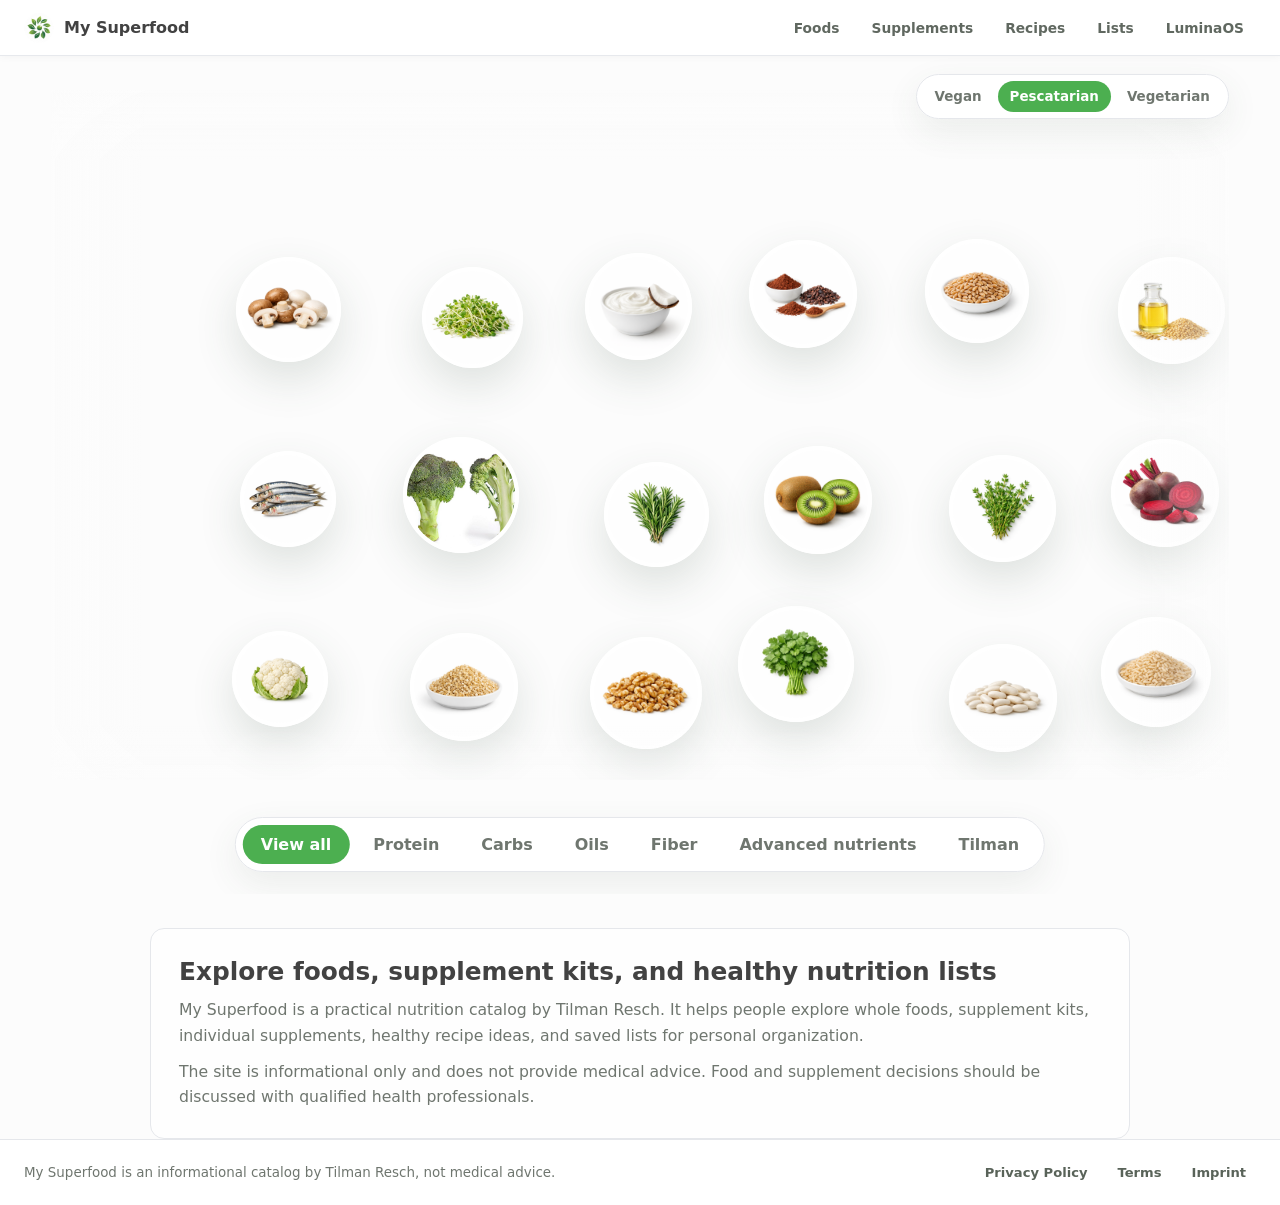
==== index.html @ fd2d6db7 "Update supplements timing and publish site polish" ====
<!doctype html>
<html lang="en">
  <head>
    <meta charset="utf-8">
    <meta name="viewport" content="width=device-width, initial-scale=1">
    <title>My Superfood | Food, Supplement, and Nutrition Catalog</title>
    <meta name="description" content="Explore a practical superfood, supplement kit, and healthy recipe catalog by Tilman Resch with saved nutrition lists and optional LuminaOS sync.">
    <meta name="robots" content="index, follow, max-image-preview:large, max-snippet:-1, max-video-preview:-1">
    <meta name="author" content="Tilman Resch">
    <meta name="theme-color" content="#4caf50">
    <link rel="canonical" href="https://my-superfood.com/">
    <meta property="og:site_name" content="My Superfood">
    <meta property="og:title" content="My Superfood | Food, Supplement, and Nutrition Catalog">
    <meta property="og:description" content="Explore a practical superfood, supplement kit, and healthy recipe catalog by Tilman Resch.">
    <meta property="og:url" content="https://my-superfood.com/">
    <meta property="og:type" content="website">
    <meta property="og:image" content="https://my-superfood.com/assets/images/my-superfood-icon-512.png">
    <meta property="og:image:alt" content="My Superfood leaf icon">
    <meta name="twitter:card" content="summary">
    <meta name="twitter:title" content="My Superfood | Food, Supplement, and Nutrition Catalog">
    <meta name="twitter:description" content="Explore superfoods, supplement kits, recipes, and saved nutrition lists.">
    <meta name="twitter:image" content="https://my-superfood.com/assets/images/my-superfood-icon-512.png">
    <link rel="icon" type="image/png" sizes="512x512" href="/assets/images/my-superfood-icon-512.png">
    <link rel="apple-touch-icon" sizes="180x180" href="/assets/images/my-superfood-icon.png">
    <link rel="stylesheet" href="styles.css">
    <script type="application/ld+json">
      {
        "@context": "https://schema.org",
        "@type": "WebSite",
        "name": "My Superfood",
        "url": "https://my-superfood.com/",
        "description": "A practical food, supplement kit, supplement, recipe, and saved-list catalog by Tilman Resch.",
        "inLanguage": "en",
        "publisher": {
          "@type": "Person",
          "name": "Tilman Resch",
          "url": "https://my-superfood.com/imprint"
        },
        "about": [
          "superfoods",
          "supplement kits",
          "nutrition lists",
          "healthy recipes",
          "informational nutrition catalog"
        ]
      }
    </script>
  </head>
  <body data-page="home">
    <header class="site-header">
      <a class="brand" href="/" aria-label="My Superfood home">
        <img class="brand-mark" src="/assets/images/my-superfood-icon.png" alt="" aria-hidden="true">
        <span>My Superfood</span>
      </a>
      <button class="menu-toggle" type="button" aria-label="Open menu" aria-expanded="false" aria-controls="primary-nav">
        <span></span>
        <span></span>
        <span></span>
      </button>
      <nav class="nav" id="primary-nav" aria-label="Primary navigation">
        <a href="/foods">Foods</a>
        <a href="/supplements">Supplements</a>
        <a href="/recipes">Recipes</a>
        <a href="/lists">Lists</a>
        <a href="/luminaos">LuminaOS</a>
      </nav>
    </header>

    <main class="app-shell">
      <section class="bubble-stage" aria-labelledby="stage-title">
        <div class="visually-hidden">
          <h1 id="stage-title">Explore superfoods</h1>
          <p>Click a food to see benefits, then add it to your list.</p>
        </div>

        <div class="diet-toggle" aria-label="Dietary mode">
          <button class="diet-toggle-button" type="button" data-diet="vegan">Vegan</button>
          <button class="diet-toggle-button active" type="button" data-diet="pescatarian">Pescatarian</button>
          <button class="diet-toggle-button" type="button" data-diet="vegetarian">Vegetarian</button>
        </div>

        <div class="food-orbit" id="food-orbit" aria-label="Interactive superfood explorer"></div>

        <article class="detail-card is-hidden" id="detail-card" aria-live="polite">
          <button class="icon-button close-detail" type="button" aria-label="Close detail">x</button>
          <img class="detail-image" id="detail-image" src="assets/images/real/broccoli.jpg" alt="Broccoli" draggable="false">
          <h2 id="detail-title">Broccoli</h2>
          <ul class="benefit-list" id="detail-benefits">
            <li>Fiber rich</li>
            <li>Vitamin C</li>
            <li>Supports gut health</li>
          </ul>
          <button class="button ghost" type="button" id="add-to-list">Add to list</button>
          <a class="button primary" id="open-detail" href="/foods#broccoli">Open detail</a>
          <p class="saved-note" id="saved-note" role="status"></p>
        </article>

        <div class="filter-bar" aria-label="Nutrition filters">
          <button class="filter-button active" type="button" data-filter="all">View all</button>
          <button class="filter-button" type="button" data-filter="protein">Protein</button>
          <button class="filter-button" type="button" data-filter="carbs">Carbs</button>
          <button class="filter-button" type="button" data-filter="oils">Oils</button>
          <button class="filter-button" type="button" data-filter="fiber">Fiber</button>
          <button class="filter-button" type="button" data-filter="advanced">Advanced nutrients</button>
          <button class="filter-button" type="button" data-filter="tilman">Tilman</button>
        </div>
      </section>
      <section class="seo-summary" aria-label="About My Superfood">
        <h2>Explore foods, supplement kits, and healthy nutrition lists</h2>
        <p>My Superfood is a practical nutrition catalog by Tilman Resch. It helps people explore whole foods, supplement kits, individual supplements, healthy recipe ideas, and saved lists for personal organization.</p>
        <p>The site is informational only and does not provide medical advice. Food and supplement decisions should be discussed with qualified health professionals.</p>
      </section>
    </main>

    <footer class="site-footer">
      <p>My Superfood is an informational catalog by Tilman Resch, not medical advice.</p>
      <nav aria-label="Legal links">
        <a href="/privacy">Privacy Policy</a>
        <a href="/terms">Terms</a>
        <a href="/imprint">Imprint</a>
      </nav>
    </footer>

    <script src="script.js"></script>
  </body>
</html>
---- styles.css ----
:root {
  color-scheme: light;
  --ink: #424242;
  --muted: #6f766f;
  --line: #e5e7eb;
  --paper: #fcfcfc;
  --surface: #ffffff;
  --leaf: #4caf50;
  --leaf-dark: #2f7d32;
  --mint: #edf8ee;
  --sun: #f4b84a;
  --clay: #c86f4b;
  --shadow: 0 16px 32px rgba(0, 0, 0, 0.1);
  --shadow-soft: 0 8px 16px rgba(0, 0, 0, 0.08);
  font-family: Inter, ui-sans-serif, system-ui, -apple-system, BlinkMacSystemFont, "Segoe UI", sans-serif;
}

* {
  box-sizing: border-box;
}

html {
  scroll-behavior: smooth;
}

body {
  margin: 0;
  background: var(--paper);
  color: var(--ink);
  display: flex;
  flex-direction: column;
  min-height: 100vh;
}

a {
  color: inherit;
  text-decoration: none;
}

button,
input,
select {
  font: inherit;
}

.site-header {
  align-items: center;
  background: rgba(255, 255, 255, 0.95);
  border-bottom: 1px solid rgba(229, 231, 235, 0.9);
  display: flex;
  gap: 24px;
  justify-content: space-between;
  min-height: 56px;
  padding: 9px max(18px, calc((100vw - 1280px) / 2 + 24px));
  position: sticky;
  top: 0;
  z-index: 60;
  backdrop-filter: blur(14px);
  box-shadow: 0 1px 8px rgba(0, 0, 0, 0.04);
}

.brand,
.nav,
.filter-bar,
.chip-row,
.lumina-actions {
  align-items: center;
  display: flex;
}

.brand {
  color: var(--ink);
  font-size: 1rem;
  font-weight: 850;
  gap: 10px;
  white-space: nowrap;
}

.brand-mark {
  border-radius: 50%;
  display: block;
  flex: 0 0 auto;
  height: 30px;
  object-fit: cover;
  width: 30px;
}

.nav {
  color: #606860;
  font-size: 0.86rem;
  font-weight: 700;
  gap: 8px;
}

.nav a {
  border-radius: 8px;
  padding: 9px 12px;
  transition: background 160ms ease, color 160ms ease;
}

.nav a.active,
.nav a:hover {
  background: var(--mint);
  color: var(--ink);
}

.menu-toggle {
  align-items: center;
  background: var(--surface);
  border: 1px solid var(--line);
  border-radius: 10px;
  box-shadow: none;
  cursor: pointer;
  display: none;
  flex: 0 0 auto;
  flex-direction: column;
  gap: 4px;
  height: 42px;
  justify-content: center;
  padding: 0;
  width: 42px;
}

.menu-toggle span {
  background: var(--ink);
  border-radius: 999px;
  display: block;
  height: 2px;
  transition: opacity 160ms ease, transform 160ms ease;
  width: 18px;
}

.site-header.menu-open .menu-toggle span:nth-child(1) {
  transform: translateY(6px) rotate(45deg);
}

.site-header.menu-open .menu-toggle span:nth-child(2) {
  opacity: 0;
}

.site-header.menu-open .menu-toggle span:nth-child(3) {
  transform: translateY(-6px) rotate(-45deg);
}

.app-shell {
  flex: 1;
  min-height: calc(100vh - 62px);
}

.page-shell {
  flex: 1;
}

.site-footer {
  align-items: center;
  background: rgba(255, 255, 255, 0.92);
  border-top: 1px solid var(--line);
  color: var(--muted);
  display: flex;
  flex-wrap: wrap;
  gap: 14px 24px;
  justify-content: space-between;
  padding: 18px max(18px, calc((100vw - 1280px) / 2 + 24px));
}

.site-footer p {
  font-size: 0.84rem;
  font-weight: 400;
  line-height: 1.45;
  margin: 0;
}

.site-footer nav {
  align-items: center;
  display: flex;
  flex-wrap: wrap;
  gap: 10px;
}

.site-footer a {
  border-radius: 999px;
  color: #596359;
  font-size: 0.82rem;
  font-weight: 750;
  padding: 7px 10px;
}

.site-footer a.active,
.site-footer a:hover {
  background: var(--mint);
  color: var(--leaf-dark);
}

.legal-page {
  max-width: 980px;
}

.legal-card {
  background: var(--surface);
  border: 1px solid var(--line);
  border-radius: 14px;
  box-shadow: var(--shadow-soft);
  color: var(--ink);
  line-height: 1.7;
  padding: clamp(22px, 4vw, 36px);
}

.legal-card + .legal-card {
  margin-top: 18px;
}

.legal-card h2 {
  color: var(--ink);
  font-size: 1.08rem;
  margin: 1.8rem 0 0.35rem;
}

.legal-card h2:first-child {
  margin-top: 0;
}

.legal-card p {
  color: var(--muted);
  margin: 0 0 0.95rem;
}

.legal-card a {
  color: var(--leaf-dark);
  font-weight: 800;
}

.legal-notice {
  background: #f4fbf5;
  border-color: #cce9d0;
}

.seo-summary {
  background: rgba(255, 255, 255, 0.82);
  border: 1px solid var(--line);
  border-radius: 14px;
  color: var(--muted);
  margin: 34px auto 0;
  max-width: 980px;
  padding: clamp(18px, 3vw, 28px);
}

.seo-summary h2 {
  color: var(--ink);
  font-size: clamp(1.15rem, 2vw, 1.55rem);
  line-height: 1.2;
  margin: 0 0 10px;
}

.seo-summary p {
  font-size: 0.98rem;
  line-height: 1.65;
  margin: 0;
}

.seo-summary p + p {
  margin-top: 10px;
}

.lumina-dashboard-shell {
  display: grid;
  gap: 22px;
  margin: 0 auto;
  max-width: 1280px;
  padding: 28px 24px 64px;
}

.dashboard-hero {
  align-items: stretch;
  display: grid;
  gap: 18px;
  grid-template-columns: minmax(0, 1.55fr) minmax(280px, 0.7fr);
}

.dashboard-hero > div,
.dashboard-status-card,
.dashboard-panel,
.metric-card {
  background: var(--surface);
  border: 1px solid var(--line);
  border-radius: 12px;
  box-shadow: var(--shadow-soft);
}

.dashboard-hero > div {
  padding: clamp(24px, 4vw, 46px);
}

.dashboard-hero h1 {
  color: var(--ink);
  font-size: clamp(2.35rem, 5vw, 4.6rem);
  line-height: 1;
  max-width: 760px;
}

.dashboard-hero p {
  color: var(--muted);
  font-size: 1.02rem;
  line-height: 1.65;
  max-width: 660px;
}

.hero-actions {
  display: flex;
  flex-wrap: wrap;
  gap: 12px;
  margin-top: 24px;
}

.hero-actions .button,
.panel-header .button {
  margin-bottom: 0;
  width: auto;
}

.dashboard-status-card {
  align-content: space-between;
  display: grid;
  padding: 20px;
}

.status-card-header,
.focus-card,
.panel-header {
  align-items: center;
  display: flex;
  gap: 12px;
}

.status-card-header {
  justify-content: flex-start;
}

.status-card-header strong,
.focus-card strong {
  color: var(--ink);
  display: block;
  font-weight: 900;
}

.status-card-header span:not(.nav-icon) {
  color: var(--muted);
  display: block;
  font-size: 0.88rem;
}

.nav-icon {
  align-items: center;
  background: var(--mint);
  border: 1px solid #d9ead9;
  border-radius: 8px;
  color: var(--leaf-dark);
  display: inline-flex;
  flex: 0 0 auto;
  font-size: 0.82rem;
  font-weight: 950;
  height: 34px;
  justify-content: center;
  width: 34px;
}

.status-check-list {
  display: grid;
  gap: 10px;
}

.status-check-list div {
  align-items: center;
  background: #f8faf8;
  border: 1px solid var(--line);
  border-radius: 8px;
  color: #536053;
  display: flex;
  font-size: 0.9rem;
  font-weight: 750;
  gap: 10px;
  padding: 10px 12px;
}

.status-check-list span {
  background: var(--leaf);
  border-radius: 999px;
  height: 9px;
  width: 9px;
}

.dashboard-stat-grid {
  display: grid;
  gap: 14px;
  grid-template-columns: repeat(3, minmax(0, 1fr));
}

.metric-card {
  min-height: 132px;
  padding: 18px;
}

.metric-card span {
  color: var(--muted);
  display: block;
  font-size: 0.8rem;
  font-weight: 850;
  margin-bottom: 8px;
  text-transform: uppercase;
}

.metric-card strong {
  color: var(--leaf-dark);
  display: block;
  font-size: 2.1rem;
  line-height: 1;
  margin-bottom: 10px;
}

.metric-card p {
  color: var(--muted);
  font-size: 0.9rem;
  line-height: 1.5;
  margin: 0;
}

.dashboard-workspace {
  align-items: start;
  display: grid;
  gap: 18px;
  grid-template-columns: minmax(0, 1.4fr) minmax(280px, 0.6fr);
}

.dashboard-panel {
  min-width: 0;
  padding: 18px;
}

.panel-header {
  justify-content: space-between;
  margin-bottom: 16px;
}

.panel-header h2 {
  color: var(--ink);
  font-size: 1.35rem;
  line-height: 1.2;
  margin: 0;
}

.compact-table-wrap {
  border: 0;
  border-radius: 0;
  box-shadow: none;
}

.dashboard-food-table {
  min-width: 760px;
}

.focus-stack {
  display: grid;
  gap: 12px;
}

.focus-card {
  background: #f8faf8;
  border: 1px solid var(--line);
  border-radius: 10px;
  padding: 14px;
}

.focus-card p {
  color: var(--muted);
  font-size: 0.9rem;
  line-height: 1.45;
  margin: 3px 0 0;
}

.bubble-stage {
  min-height: calc(100vh - 62px);
  overflow: hidden;
  padding: clamp(18px, 3vw, 34px) clamp(18px, 4vw, 64px) 80px;
  position: relative;
}

.food-orbit {
  cursor: grab;
  height: min(690px, calc(100vh - 145px));
  min-height: 560px;
  overflow: hidden;
  position: relative;
  touch-action: none;
  user-select: none;
}

.food-orbit::before {
  background:
    linear-gradient(90deg, rgba(252, 252, 252, 0.52), rgba(252, 252, 252, 0) 8%, rgba(252, 252, 252, 0) 92%, rgba(252, 252, 252, 0.52)),
    linear-gradient(180deg, rgba(252, 252, 252, 0.5), rgba(252, 252, 252, 0) 10%, rgba(252, 252, 252, 0) 92%, rgba(252, 252, 252, 0.34));
  content: "";
  inset: 0;
  pointer-events: none;
  position: absolute;
  z-index: 9;
}

.food-orbit.is-panning {
  cursor: grabbing;
}

.diet-toggle {
  align-items: center;
  background: rgba(255, 255, 255, 0.92);
  border: 1px solid var(--line);
  border-radius: 999px;
  box-shadow: 0 12px 34px rgba(65, 86, 70, 0.09);
  display: inline-flex;
  gap: 4px;
  padding: 6px;
  position: absolute;
  right: clamp(18px, 4vw, 64px);
  top: 18px;
  z-index: 15;
}

.diet-toggle-button {
  background: transparent;
  border: 0;
  border-radius: 999px;
  color: var(--muted);
  cursor: pointer;
  font-size: 0.84rem;
  font-weight: 800;
  padding: 8px 12px;
  white-space: nowrap;
}

.diet-toggle-button:hover {
  transform: translateY(-1px);
}

.diet-toggle-button.active {
  background: var(--leaf);
  color: white;
}

.food-cloud {
  left: 0;
  position: absolute;
  top: 0;
  transform: translate3d(0, 0, 0);
  transition: transform 140ms ease-out;
  will-change: transform;
}

.food-orbit.is-panning .food-cloud {
  transition: none;
}

.food-bubble {
  --size: var(--bubble-size, 108px);
  --delay: 0s;
  --float: 11px;
  align-items: center;
  background: rgba(255, 255, 255, 0.95);
  border: 1px solid rgba(255, 255, 255, 0.96);
  border-radius: 50%;
  box-shadow: 0 18px 44px rgba(65, 86, 70, 0.16);
  cursor: pointer;
  display: inline-flex;
  height: var(--size);
  justify-content: center;
  left: var(--bubble-x, 0);
  padding: 3px;
  position: absolute;
  top: var(--bubble-y, 0);
  transform: scale(1);
  transition: transform 210ms ease, opacity 210ms ease, filter 210ms ease, box-shadow 210ms ease, translate 210ms ease;
  width: var(--size);
  animation: bubble-float 6.8s ease-in-out infinite;
  animation-delay: var(--delay);
  will-change: transform, translate;
}

.food-bubble img {
  border-radius: 50%;
  display: block;
  height: 100%;
  object-fit: cover;
  width: 100%;
}

.food-bubble:hover,
.food-bubble:focus-visible {
  animation-play-state: paused;
  box-shadow: 0 24px 58px rgba(37, 70, 42, 0.22);
  filter: saturate(1.12) contrast(1.03);
  transform: scale(1.16);
  z-index: 8;
}

.food-bubble.is-featured {
  border-color: rgba(47, 125, 50, 0.55);
  box-shadow: 0 22px 54px rgba(47, 125, 50, 0.22);
}

.bubble-label {
  align-items: center;
  background: rgba(255, 255, 255, 0.82);
  border: 1px solid rgba(255, 255, 255, 0.86);
  border-radius: 999px;
  bottom: -42px;
  box-shadow: 0 8px 18px rgba(31, 47, 34, 0.12);
  color: var(--ink);
  backdrop-filter: blur(10px);
  display: none;
  flex-direction: column;
  font-weight: 800;
  left: 50%;
  padding: 5px 11px;
  position: absolute;
  transform: translateX(-50%);
  transition: background 160ms ease, border-color 160ms ease, color 160ms ease, transform 160ms ease;
  white-space: nowrap;
}

.food-bubble:hover .bubble-label,
.food-bubble:focus-visible .bubble-label,
.is-selected .bubble-label {
  display: flex;
}

.food-bubble:hover .bubble-label,
.food-bubble:focus-visible .bubble-label {
  background: rgba(255, 255, 255, 0.94);
  border-color: rgba(47, 125, 50, 0.24);
  color: var(--leaf-dark);
  transform: translateX(-50%) translateY(-2px);
}

.food-bubble:active .bubble-label {
  transform: translateX(-50%) translateY(0);
}

.detail-card {
  background: rgba(255, 255, 255, 0.95);
  border: 1px solid rgba(226, 233, 225, 0.95);
  border-radius: 8px;
  box-shadow: var(--shadow);
  cursor: grab;
  padding: 20px;
  pointer-events: none;
  position: absolute;
  right: clamp(18px, 4vw, 80px);
  top: 128px;
  width: min(300px, calc(100vw - 36px));
  z-index: 12;
  animation: detail-in 240ms ease both;
}

.detail-card a,
.detail-card button {
  pointer-events: auto;
}

.detail-card.is-dragging {
  cursor: grabbing;
  user-select: none;
}

.detail-card.is-hidden {
  display: none;
}

.detail-card h2 {
  font-size: 1.1rem;
  margin: 0 28px 16px 0;
}

.detail-image {
  aspect-ratio: 1.35;
  border-radius: 8px;
  display: block;
  margin-bottom: 16px;
  object-fit: cover;
  pointer-events: none;
  user-select: none;
  -webkit-user-drag: none;
  width: 100%;
}

.close-detail {
  position: absolute;
  right: 12px;
  top: 12px;
}

.icon-button {
  background: transparent;
  border: 0;
  color: var(--muted);
  cursor: pointer;
}

.benefit-list {
  display: grid;
  gap: 10px;
  list-style: none;
  margin: 0 0 16px;
  padding: 0;
}

.benefit-list li {
  align-items: center;
  color: var(--muted);
  display: flex;
  font-size: 0.9rem;
  gap: 10px;
}

.benefit-list li::before {
  align-items: center;
  background: var(--mint);
  border: 1px solid #d8ead8;
  border-radius: 50%;
  color: var(--leaf);
  content: "+";
  display: inline-flex;
  font-size: 0.78rem;
  font-weight: 900;
  height: 22px;
  justify-content: center;
  width: 22px;
}

.button {
  align-items: center;
  border: 1px solid transparent;
  border-radius: 8px;
  cursor: pointer;
  display: inline-flex;
  font-weight: 800;
  justify-content: center;
  min-height: 42px;
  padding: 10px 16px;
}

.button.primary {
  background: var(--leaf);
  color: white;
  width: 100%;
}

.button.primary:hover,
.button.ghost:hover,
.filter-button:hover {
  transform: translateY(-1px);
}

.button.ghost {
  background: white;
  border-color: var(--line);
  color: var(--ink);
  margin-bottom: 9px;
  width: 100%;
}

.saved-note {
  color: var(--leaf-dark);
  font-size: 0.85rem;
  font-weight: 700;
  margin: 10px 0 0;
  min-height: 1.1em;
}

.filter-bar {
  background: rgba(255, 255, 255, 0.92);
  border: 1px solid var(--line);
  border-radius: 999px;
  bottom: 22px;
  box-shadow: 0 12px 34px rgba(65, 86, 70, 0.09);
  gap: 6px;
  left: 50%;
  padding: 7px;
  position: absolute;
  transform: translateX(-50%);
  z-index: 14;
}

.filter-button,
.chip {
  background: transparent;
  border: 0;
  border-radius: 999px;
  color: var(--muted);
  cursor: pointer;
  font-weight: 800;
  padding: 10px 18px;
  white-space: nowrap;
}

.filter-button.active,
.chip.active {
  background: var(--leaf);
  color: white;
}

.page-shell {
  margin: 0 auto;
  max-width: 1280px;
  padding: 34px 24px 72px;
}

.page-shell.legal-page {
  max-width: 980px;
}

.page-heading {
  margin-bottom: 34px;
  max-width: 820px;
}

.page-heading-card {
  background: var(--surface);
  border: 1px solid var(--line);
  border-radius: 14px;
  box-shadow: var(--shadow-soft);
  max-width: 100%;
  padding: clamp(22px, 4vw, 34px);
}

.page-heading h1 {
  color: var(--ink);
  font-size: clamp(1.8rem, 3vw, 2.75rem);
  font-weight: 820;
  line-height: 1.08;
}

.page-heading-card h1 {
  margin-bottom: 0;
}

.page-heading-card p {
  font-size: 1.02rem;
  margin-bottom: 0;
  max-width: 840px;
}

.eyebrow {
  color: var(--leaf);
  font-size: 0.78rem;
  font-weight: 900;
  letter-spacing: 0.08em;
  margin: 0 0 12px;
  text-transform: uppercase;
}

h1,
h2,
h3,
p {
  margin-top: 0;
}

h1 {
  font-size: clamp(2.3rem, 5vw, 5.2rem);
  line-height: 0.98;
  margin-bottom: 18px;
}

h2 {
  font-size: clamp(1.8rem, 3.2vw, 3.4rem);
  line-height: 1.03;
}

.page-heading p,
.recipe-feature p,
.lumina-panel p,
.catalog-card p {
  color: var(--muted);
  line-height: 1.65;
}

.catalog-grid {
  display: grid;
  gap: 18px;
  grid-template-columns: repeat(4, minmax(0, 1fr));
}

.catalog-card {
  background: var(--surface);
  border: 1px solid var(--line);
  border-radius: 8px;
  box-shadow: 0 14px 38px rgba(65, 86, 70, 0.08);
  min-height: 280px;
  padding: 18px;
  transition: box-shadow 180ms ease, transform 180ms ease;
}

.catalog-card:hover {
  box-shadow: 0 20px 52px rgba(65, 86, 70, 0.13);
  transform: translateY(-3px);
}

.catalog-card img {
  aspect-ratio: 1;
  border-radius: 8px;
  display: block;
  margin-bottom: 16px;
  object-fit: cover;
  width: 100%;
}

.tag-row,
.chip-row {
  display: flex;
  flex-wrap: wrap;
  gap: 8px;
}

.tag {
  background: var(--mint);
  border: 1px solid #d8ead8;
  border-radius: 999px;
  color: var(--leaf-dark);
  display: inline-flex;
  font-size: 0.78rem;
  font-weight: 850;
  padding: 7px 10px;
}

.catalog-card .tag-row {
  gap: 6px;
}

.catalog-card .tag {
  font-size: 0.68rem;
  padding: 4px 8px;
}

.catalog-card .button {
  margin: 16px 0 0;
  width: 100%;
}

.catalog-table .tag {
  font-size: 0.68rem;
  padding: 4px 8px;
}

.supplement-grid .catalog-card {
  min-height: 360px;
}

.supplement-browser {
  display: grid;
  gap: 18px;
}

.protocol-card {
  align-items: start;
  background: linear-gradient(135deg, rgba(255, 255, 255, 0.98), rgba(237, 248, 238, 0.72));
  border: 1px solid var(--line);
  border-radius: 14px;
  box-shadow: var(--shadow-soft);
  display: grid;
  gap: 22px;
  grid-template-columns: minmax(280px, 0.65fr) minmax(0, 1.35fr);
  margin-bottom: 22px;
  padding: clamp(20px, 3.4vw, 30px);
}

.protocol-profile {
  align-items: center;
  display: flex;
  gap: 16px;
}

.protocol-profile img {
  aspect-ratio: 1;
  border: 2px solid white;
  border-radius: 50%;
  box-shadow: 0 10px 24px rgba(31, 47, 34, 0.14);
  object-fit: cover;
  width: 86px;
}

.protocol-profile h2 {
  color: var(--ink);
  font-size: clamp(1.25rem, 2vw, 1.8rem);
  line-height: 1.08;
  margin: 0;
}

.protocol-content {
  display: grid;
  gap: 14px;
}

.protocol-content p {
  color: var(--muted);
  line-height: 1.58;
  margin: 0;
  max-width: 760px;
}

.protocol-stack {
  display: flex;
  flex-wrap: wrap;
  gap: 8px;
}

.protocol-timing-filter {
  align-items: center;
  display: inline-flex;
  flex-wrap: wrap;
  gap: 4px;
}

.protocol-timing-filter button {
  background: rgba(255, 255, 255, 0.82);
  border: 1px solid #dceadd;
  border-radius: 999px;
  color: var(--muted);
  cursor: pointer;
  font-size: 0.72rem;
  font-weight: 850;
  min-height: 28px;
  padding: 5px 10px;
}

.protocol-timing-filter button.active {
  background: var(--leaf-dark);
  border-color: var(--leaf-dark);
  color: white;
}

.protocol-stack button {
  background: var(--surface);
  border: 1px solid #dceadd;
  border-radius: 999px;
  color: var(--leaf-dark);
  cursor: pointer;
  font-size: 0.78rem;
  font-weight: 850;
  padding: 6px 10px;
}

.protocol-stack button:hover,
.protocol-stack button:focus-visible {
  background: #edf8ee;
  border-color: rgba(47, 125, 50, 0.32);
  transform: translateY(-1px);
}

.protocol-stack button.protocol-muted {
  background: #f4f5f3;
  border-color: #e4e7e3;
  color: #8b958c;
  opacity: 0.54;
}

.saved-list-browser {
  display: grid;
  gap: 18px;
}

.list-summary-grid {
  margin-bottom: 22px;
}

.table-toolbar {
  align-items: center;
  display: flex;
  gap: 16px;
  justify-content: space-between;
}

.supplement-browser .table-toolbar {
  align-items: center;
  background: var(--surface);
  border: 1px solid var(--line);
  border-radius: 12px;
  box-shadow: var(--shadow-soft);
  padding: 8px;
}

.tab-list,
.category-filter-row {
  display: flex;
  flex-wrap: wrap;
  gap: 8px;
}

.supplement-browser .tab-list {
  flex: 0 0 auto;
}

.supplement-browser .category-filter-row {
  justify-content: flex-end;
  margin-left: auto;
}

.supplement-browser .category-filter-row .filter-button {
  font-size: 0.76rem;
  min-height: 32px;
  padding: 7px 10px;
}

.tab-button {
  background: white;
  border: 1px solid var(--line);
  border-radius: 8px;
  color: var(--muted);
  cursor: pointer;
  font-weight: 850;
  min-height: 42px;
  padding: 10px 16px;
}

.tab-button.active {
  background: var(--leaf-dark);
  border-color: var(--leaf-dark);
  color: white;
}

.tab-button span {
  background: rgba(63, 143, 79, 0.12);
  border-radius: 999px;
  color: var(--leaf-dark);
  display: inline-flex;
  font-size: 0.75rem;
  justify-content: center;
  margin-left: 8px;
  min-width: 22px;
  padding: 2px 7px;
}

.tab-button.active span {
  background: rgba(255, 255, 255, 0.18);
  color: white;
}

.status-note {
  color: var(--muted);
  font-size: 0.88rem;
  font-weight: 750;
}

.category-filter-row {
  background: transparent;
  border: 0;
  border-radius: 0;
  padding: 0;
}

.table-wrap {
  background: white;
  border: 1px solid var(--line);
  border-radius: 12px;
  box-shadow: var(--shadow-soft);
  overflow-x: auto;
}

.catalog-table {
  border-collapse: collapse;
  min-width: 980px;
  width: 100%;
}

.catalog-table:has(.empty-table-cell) {
  min-width: 0;
}

.catalog-table th,
.catalog-table td {
  border-bottom: 1px solid var(--line);
  padding: 15px;
  text-align: left;
  vertical-align: top;
}

.catalog-table th {
  background: #f5f8f1;
  color: #49584f;
  font-size: 0.76rem;
  letter-spacing: 0.08em;
  text-transform: uppercase;
}

.catalog-table td {
  color: #46534b;
  font-size: 0.9rem;
  line-height: 1.45;
}

.catalog-table td strong {
  color: var(--ink);
  display: block;
  font-size: 0.95rem;
  margin-bottom: 5px;
}

.catalog-table td > span:not(.tag):not(.source-status) {
  color: var(--muted);
  display: block;
  font-size: 0.8rem;
}

.catalog-name-cell {
  display: grid;
  gap: 5px;
  min-width: 180px;
}

.catalog-name-cell > span {
  color: var(--muted);
  display: block;
  font-size: 0.8rem;
}

.timing-row {
  align-items: center;
  display: flex;
  flex-wrap: wrap;
  gap: 5px;
  margin-top: 3px;
  position: relative;
}

.timing-chip,
.timing-avoid {
  align-items: center;
  border-radius: 999px;
  cursor: help;
  display: inline-flex;
  position: relative;
}

.timing-chip {
  background: #fbf8ef;
  border: 1px solid #eadfbf;
  height: 24px;
  justify-content: center;
  width: 24px;
}

.timing-daytime {
  background: #fff8de;
  border-color: #ead787;
}

.timing-evening {
  background: #f1f4f7;
  border-color: #dce2e8;
}

.timing-icon {
  display: inline-block;
  height: 12px;
  position: relative;
  width: 12px;
}

.timing-icon-morning::before {
  background: #f0b34b;
  border-radius: 12px 12px 0 0;
  bottom: 4px;
  content: "";
  height: 6px;
  left: 1px;
  position: absolute;
  width: 10px;
}

.timing-icon-morning::after {
  background: #4f7f53;
  bottom: 3px;
  content: "";
  height: 2px;
  left: 0;
  position: absolute;
  width: 12px;
}

.timing-icon-daytime {
  background: #f4c64e;
  border-radius: 50%;
  box-shadow: 0 -5px 0 -4px #f4c64e, 0 5px 0 -4px #f4c64e, 5px 0 0 -4px #f4c64e, -5px 0 0 -4px #f4c64e;
}

.timing-icon-evening {
  border-radius: 50%;
  box-shadow: -4px 0 0 0 #56626f;
  transform: translateX(4px);
}

.timing-avoid,
.timing-review,
.shop-link {
  border-radius: 999px;
  font-size: 0.68rem;
  font-weight: 850;
  line-height: 1.15;
}

.timing-avoid {
  background: #f7faf7;
  border: 1px solid #e3e9e3;
  color: #68736a;
  padding: 5px 7px;
}

.timing-review {
  background: #f7faf7;
  border: 1px solid #e2e7e1;
  color: #788178;
  cursor: help;
  display: inline-flex;
  padding: 5px 7px;
}

.timing-tooltip {
  background: rgba(35, 45, 39, 0.95);
  border-radius: 8px;
  bottom: calc(100% + 8px);
  color: white;
  font-size: 0.72rem;
  font-weight: 750;
  left: 0;
  line-height: 1.35;
  max-width: min(260px, 72vw);
  opacity: 0;
  padding: 9px 10px;
  pointer-events: none;
  position: absolute;
  transform: translateY(4px);
  transition: opacity 160ms ease, transform 160ms ease;
  width: max-content;
  z-index: 20;
}

.timing-chip:hover .timing-tooltip,
.timing-chip:focus-visible .timing-tooltip,
.timing-avoid:hover .timing-tooltip,
.timing-avoid:focus-visible .timing-tooltip {
  opacity: 1;
  transform: translateY(0);
}

.shop-link {
  background: #f4faf4;
  border: 1px solid #d8ead9;
  color: var(--leaf-dark);
  display: inline-flex;
  justify-self: start;
  margin-top: 1px;
  padding: 5px 8px;
}

.shop-link:hover,
.shop-link:focus-visible {
  background: var(--leaf-dark);
  color: white;
}

.catalog-table tr {
  scroll-margin-top: 92px;
}

.ingredient-link-list {
  display: grid;
  gap: 7px;
  min-width: 210px;
}

.ingredient-entity-link,
.ingredient-show-more {
  background: transparent;
  border: 0;
  color: inherit;
  cursor: pointer;
  padding: 0;
  text-align: left;
}

.ingredient-entity-link {
  align-items: baseline;
  display: grid;
  gap: 2px;
  grid-template-columns: minmax(0, 1fr) auto;
  line-height: 1.25;
}

.ingredient-entity-link span {
  color: var(--ink);
  font-size: 0.9rem;
  font-weight: 800;
}

.ingredient-entity-link small {
  color: var(--muted);
  font-size: 0.78rem;
  white-space: nowrap;
}

.ingredient-entity-link:hover span,
.ingredient-entity-link:focus-visible span {
  color: var(--leaf-dark);
  text-decoration: underline;
  text-underline-offset: 3px;
}

.ingredient-show-more {
  color: var(--leaf-dark);
  font-size: 0.82rem;
  font-weight: 850;
  margin-top: 2px;
}

.row-highlight {
  animation: row-flash 2.2s ease-out;
  background: rgba(76, 175, 80, 0.1);
}

.amount-source-cell {
  display: grid;
  gap: 7px;
  min-width: 190px;
}

.amount-main {
  align-items: center;
  display: flex;
  gap: 7px;
}

.amount-main strong {
  color: var(--ink);
  font-size: 0.95rem;
  margin: 0;
}

.amount-info {
  align-items: center;
  background: var(--mint);
  border: 1px solid #d4e9d6;
  border-radius: 999px;
  color: var(--leaf-dark);
  cursor: help;
  display: inline-flex;
  font-size: 0.68rem;
  font-weight: 950;
  height: 17px;
  justify-content: center;
  line-height: 1;
  padding: 0;
  width: 17px;
}

.amount-sources {
  display: flex;
  flex-wrap: wrap;
  gap: 5px;
}

.amount-sources a {
  background: #f7faf7;
  border: 1px solid var(--line);
  border-radius: 999px;
  color: var(--muted);
  font-size: 0.68rem;
  font-weight: 800;
  line-height: 1.15;
  padding: 4px 7px;
}

.amount-sources a:hover,
.amount-sources a:focus-visible {
  border-color: #b9dcbc;
  color: var(--leaf-dark);
}

@keyframes row-flash {
  0% {
    background: rgba(76, 175, 80, 0.22);
  }

  100% {
    background: rgba(76, 175, 80, 0.1);
  }
}

.source-status {
  border-radius: 999px;
  display: inline-flex;
  font-size: 0.76rem;
  font-weight: 900;
  padding: 7px 10px;
  text-transform: capitalize;
}

.source-status-package_verified {
  background: var(--mint);
  color: var(--leaf-dark);
}

.source-status-website_sourced {
  background: #eef4fb;
  color: #315f82;
}

.source-status-needs_review {
  background: #fff2de;
  color: #8a5520;
}

.table-action {
  margin: 0;
  min-width: 82px;
  width: auto;
}

.saved-list-table {
  min-width: 900px;
}

.list-item-cell {
  align-items: center;
  display: grid;
  gap: 12px;
  grid-template-columns: 52px minmax(0, 1fr);
}

.list-item-cell img {
  aspect-ratio: 1;
  background: var(--mint);
  border: 1px solid var(--line);
  border-radius: 8px;
  display: block;
  object-fit: cover;
  width: 52px;
}

.empty-table-cell {
  color: var(--muted);
  font-weight: 750;
  padding: 28px;
}

.recipe-feature {
  align-items: center;
  background: white;
  border: 1px solid var(--line);
  border-radius: 8px;
  display: grid;
  gap: clamp(26px, 5vw, 64px);
  grid-template-columns: minmax(280px, 0.9fr) minmax(0, 1.1fr);
  padding: clamp(18px, 4vw, 40px);
}

.recipe-gallery > img {
  border-radius: 8px;
  box-shadow: var(--shadow);
  width: 100%;
}

.gallery-strip {
  display: grid;
  gap: 12px;
  grid-template-columns: repeat(3, 1fr);
  margin-top: 12px;
}

.gallery-strip img {
  aspect-ratio: 1;
  background: white;
  border: 1px solid var(--line);
  border-radius: 8px;
  padding: 8px;
  width: 100%;
  object-fit: cover;
}

.lumina-panel {
  background: linear-gradient(135deg, rgba(255, 255, 255, 0.98), rgba(239, 247, 238, 0.98));
  border: 1px solid var(--line);
  border-radius: 8px;
  box-shadow: var(--shadow);
  max-width: 980px;
  padding: clamp(28px, 6vw, 72px);
}

.lumina-logo {
  display: block;
  height: 82px;
  margin-bottom: 28px;
  width: 82px;
}

.lumina-actions {
  flex-wrap: wrap;
  gap: 12px;
  margin-top: 28px;
}

.lumina-actions .button {
  width: auto;
}

.account-sync-panel {
  background: white;
  border: 1px solid var(--line);
  border-radius: 8px;
  margin-top: 22px;
  max-width: 620px;
  padding: 16px;
}

.account-sync-panel p {
  color: var(--muted);
  line-height: 1.5;
  margin: 0;
}

.account-sync-panel .lumina-actions {
  margin-top: 14px;
}

.empty-state {
  background: white;
  border: 1px dashed #c9d8ca;
  border-radius: 8px;
  color: var(--muted);
  grid-column: 1 / -1;
  padding: 28px;
}

.visually-hidden {
  clip: rect(0 0 0 0);
  clip-path: inset(50%);
  height: 1px;
  overflow: hidden;
  position: absolute;
  white-space: nowrap;
  width: 1px;
}

@keyframes bubble-float {
  0%,
  100% {
    translate: -50% -50%;
  }

  50% {
    translate: -50% calc(-50% - var(--float));
  }
}

@keyframes detail-in {
  from {
    opacity: 0;
    transform: translateY(8px) scale(0.98);
  }

  to {
    opacity: 1;
    transform: translateY(0) scale(1);
  }
}

@media (max-width: 1080px) {
  .dashboard-hero,
  .dashboard-workspace,
  .protocol-card {
    grid-template-columns: 1fr;
  }

  .protocol-timing-filter {
    width: 100%;
  }

  .dashboard-stat-grid {
    grid-template-columns: repeat(3, minmax(0, 1fr));
  }

  .catalog-grid {
    grid-template-columns: repeat(3, minmax(0, 1fr));
  }

  .detail-card {
    right: 18px;
    top: auto;
    bottom: 92px;
  }
}

@media (max-width: 780px) {
  .site-header {
    align-items: center;
    flex-direction: row;
    flex-wrap: wrap;
    padding: 12px 18px;
  }

  .menu-toggle {
    display: inline-flex;
    margin-left: auto;
  }

  .nav {
    align-items: stretch;
    display: none;
    flex: 1 1 100%;
    flex-direction: column;
    gap: 6px;
    padding-top: 10px;
  }

  .site-header.menu-open .nav {
    display: flex;
  }

  .nav a {
    border-radius: 10px;
    padding: 12px 14px;
    width: 100%;
  }

  .lumina-dashboard-shell,
  .page-shell {
    padding-left: 18px;
    padding-right: 18px;
  }

  .dashboard-stat-grid {
    grid-template-columns: 1fr;
  }

  .dashboard-hero h1 {
    font-size: 2.55rem;
  }

  .bubble-stage {
    padding-bottom: 180px;
    padding-top: 68px;
  }

  .diet-toggle {
    border-radius: 8px;
    left: 18px;
    justify-content: center;
    right: 18px;
    top: 14px;
  }

  .food-orbit {
    height: calc(100vh - 220px);
    min-height: 420px;
    overflow: hidden;
    touch-action: none;
  }

  .food-cloud {
    position: absolute;
  }

  .food-bubble {
    animation: none;
  }

  .food-bubble:hover,
  .food-bubble:focus-visible {
    transform: scale(1.04);
  }

  .bubble-label {
    display: none;
  }

  .detail-card {
    bottom: 92px;
    cursor: auto;
    left: 18px;
    position: fixed;
    right: 18px;
    top: auto;
    width: auto;
  }

  .filter-bar {
    border-radius: 8px;
    bottom: 16px;
    flex-wrap: wrap;
    justify-content: center;
    width: calc(100% - 36px);
  }

  .table-toolbar {
    align-items: flex-start;
    flex-direction: column;
  }

  .category-filter-row .filter-button {
    flex: 1 1 auto;
  }

  .catalog-grid,
  .recipe-feature {
    grid-template-columns: 1fr;
  }
}

@media (max-width: 520px) {
  .food-orbit {
    grid-template-columns: repeat(2, minmax(0, 1fr));
  }

  .catalog-grid {
    grid-template-columns: 1fr;
  }

  h1 {
    font-size: 2.45rem;
  }
}
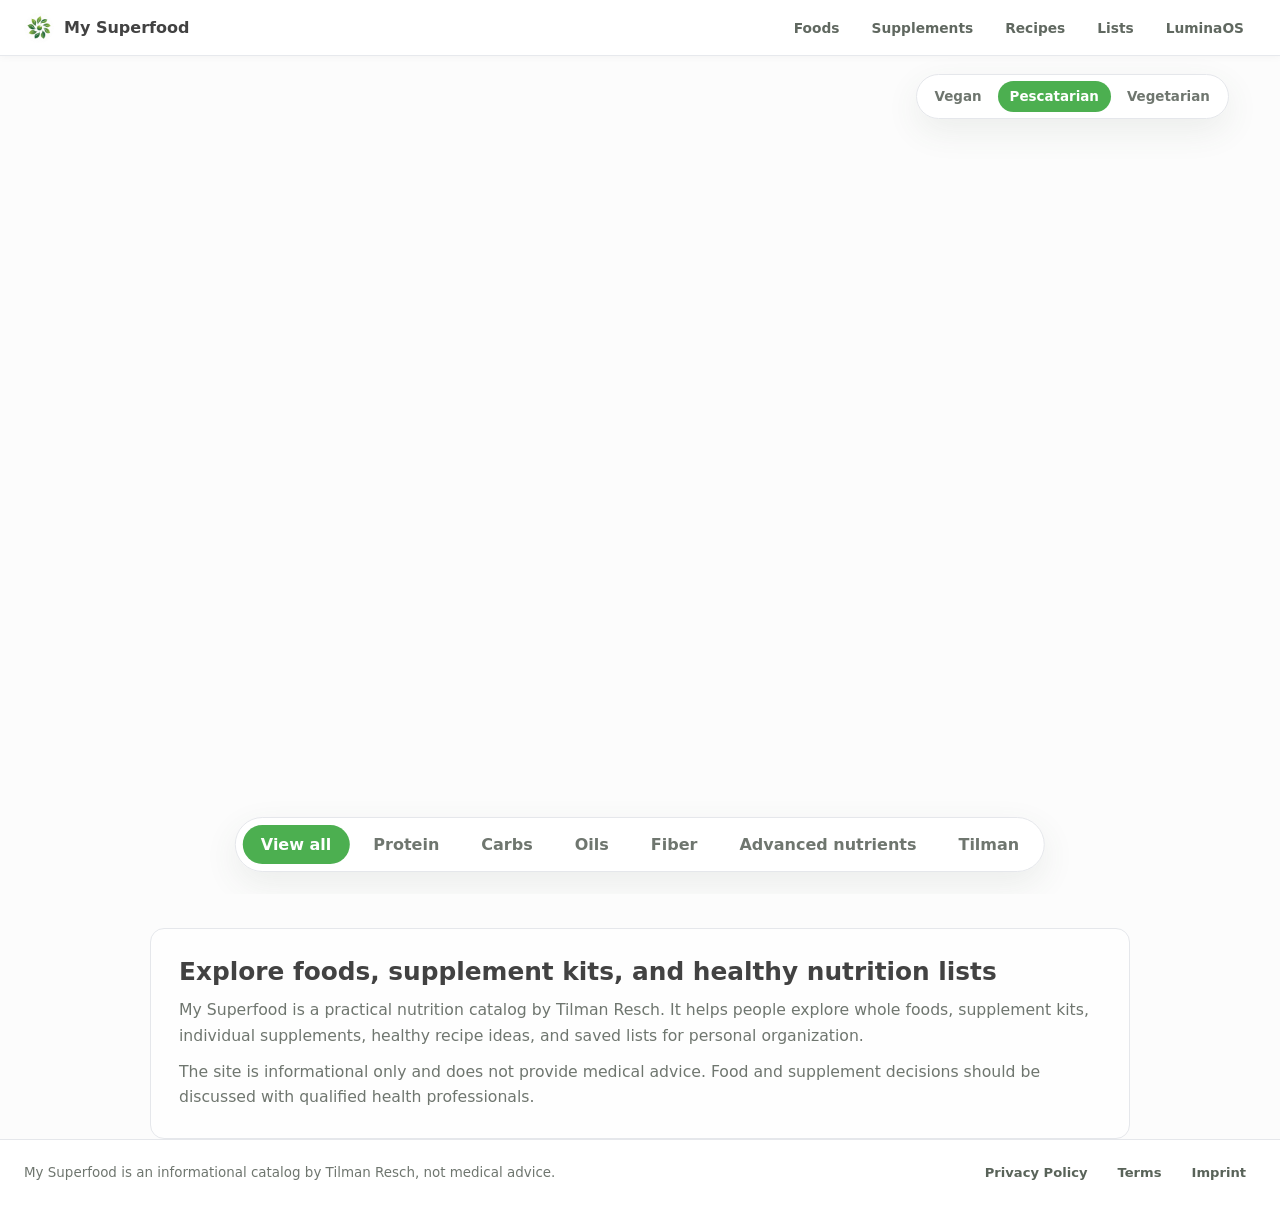
==== commit 0471dcf7: "Refactor frontend data modules and cache catalog" ====
--- a/index.html
+++ b/index.html
@@ -121,6 +121,6 @@
       </nav>
     </footer>
 
-    <script src="script.js"></script>
+    <script type="module" src="script.js"></script>
   </body>
 </html>
--- a/styles.css
+++ b/styles.css
@@ -1010,6 +1010,14 @@
   gap: 8px;
 }
 
+.protocol-controls {
+  align-items: center;
+  display: flex;
+  flex-wrap: wrap;
+  gap: 8px;
+  justify-content: space-between;
+}
+
 .protocol-timing-filter {
   align-items: center;
   display: inline-flex;
@@ -1033,6 +1041,45 @@
   background: var(--leaf-dark);
   border-color: var(--leaf-dark);
   color: white;
+}
+
+.protocol-storage-filter {
+  align-items: center;
+  background: rgba(255, 255, 255, 0.82);
+  border: 1px solid #dceadd;
+  border-radius: 999px;
+  color: #6d7b72;
+  cursor: pointer;
+  display: inline-flex;
+  height: 30px;
+  justify-content: center;
+  padding: 0;
+  transition: background 160ms ease, border-color 160ms ease, color 160ms ease, transform 160ms ease;
+  width: 30px;
+}
+
+.protocol-storage-filter svg {
+  fill: none;
+  height: 15px;
+  stroke: currentColor;
+  stroke-linecap: round;
+  stroke-linejoin: round;
+  stroke-width: 1.8;
+  width: 15px;
+}
+
+.protocol-storage-filter:hover,
+.protocol-storage-filter:focus-visible {
+  background: #f0f8f1;
+  border-color: rgba(47, 125, 50, 0.32);
+  color: var(--leaf-dark);
+  transform: translateY(-1px);
+}
+
+.protocol-storage-filter.active {
+  background: #e9f6ff;
+  border-color: #a7cfeb;
+  color: #216c9b;
 }
 
 .protocol-stack button {
@@ -1226,6 +1273,61 @@
   gap: 5px;
   margin-top: 3px;
   position: relative;
+}
+
+.storage-row {
+  align-items: center;
+  display: flex;
+  flex-wrap: wrap;
+  gap: 5px;
+  margin-top: 1px;
+  position: relative;
+}
+
+.storage-chip,
+.storage-review {
+  align-items: center;
+  border-radius: 999px;
+  cursor: help;
+  display: inline-flex;
+  font-size: 0.68rem;
+  font-weight: 850;
+  gap: 4px;
+  line-height: 1.15;
+  padding: 5px 7px;
+  position: relative;
+}
+
+.storage-chip {
+  background: #f7faf7;
+  border: 1px solid #e3e9e3;
+  color: #68736a;
+}
+
+.storage-refrigerate {
+  background: #eef8ff;
+  border-color: #c4def1;
+  color: #216c9b;
+}
+
+.storage-review {
+  background: #f7faf7;
+  border: 1px solid #e2e7e1;
+  color: #788178;
+}
+
+.storage-snowflake {
+  display: inline-flex;
+}
+
+.storage-snowflake svg {
+  fill: none;
+  height: 12px;
+  stroke: currentColor;
+  stroke-linecap: round;
+  stroke-linejoin: round;
+  stroke-width: 1.8;
+  width: 12px;
 }
 
 .timing-chip,
@@ -1343,7 +1445,9 @@
 .timing-chip:hover .timing-tooltip,
 .timing-chip:focus-visible .timing-tooltip,
 .timing-avoid:hover .timing-tooltip,
-.timing-avoid:focus-visible .timing-tooltip {
+.timing-avoid:focus-visible .timing-tooltip,
+.storage-chip:hover .timing-tooltip,
+.storage-chip:focus-visible .timing-tooltip {
   opacity: 1;
   transform: translateY(0);
 }
@@ -1676,8 +1780,13 @@
     grid-template-columns: 1fr;
   }
 
+  .protocol-controls,
   .protocol-timing-filter {
     width: 100%;
+  }
+
+  .protocol-storage-filter {
+    margin-left: auto;
   }
 
   .dashboard-stat-grid {
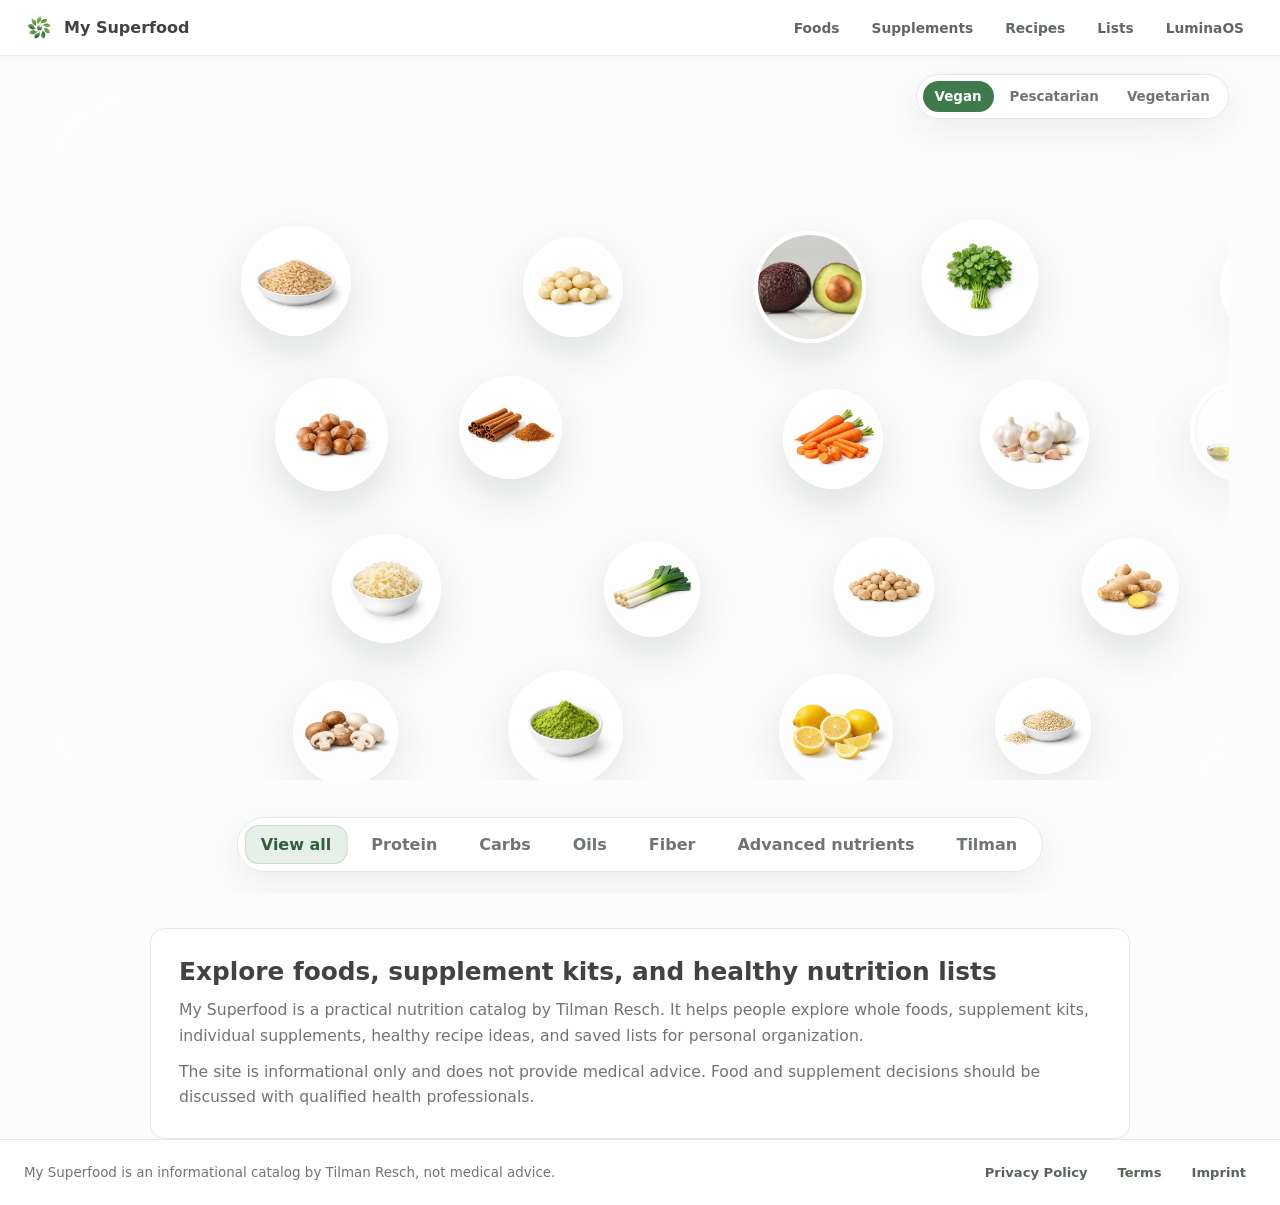
==== commit 2db1f060: "Refine homepage food cloud defaults" ====
--- a/index.html
+++ b/index.html
@@ -23,6 +23,9 @@
     <link rel="icon" type="image/png" sizes="512x512" href="/assets/images/my-superfood-icon-512.png">
     <link rel="apple-touch-icon" sizes="180x180" href="/assets/images/my-superfood-icon.png">
     <link rel="stylesheet" href="styles.css">
+    <link rel="sitemap" type="application/xml" href="/sitemap.xml">
+    <link rel="alternate" type="text/plain" title="LLMs and AI search guidance" href="/llms.txt">
+    <link rel="alternate" type="application/json" title="My Superfood site entities" href="/data/site-entities.json">
     <script type="application/ld+json">
       {
         "@context": "https://schema.org",
@@ -42,6 +45,28 @@
           "nutrition lists",
           "healthy recipes",
           "informational nutrition catalog"
+        ],
+        "hasPart": [
+          {
+            "@type": "CollectionPage",
+            "name": "Foods",
+            "url": "https://my-superfood.com/foods"
+          },
+          {
+            "@type": "CollectionPage",
+            "name": "Supplements and Supplement Kits",
+            "url": "https://my-superfood.com/supplements"
+          },
+          {
+            "@type": "WebPage",
+            "name": "Saved Nutrition Lists",
+            "url": "https://my-superfood.com/lists"
+          },
+          {
+            "@type": "WebPage",
+            "name": "LuminaOS Nutrition Habit Handoff",
+            "url": "https://my-superfood.com/luminaos"
+          }
         ]
       }
     </script>
@@ -74,8 +99,8 @@
         </div>
 
         <div class="diet-toggle" aria-label="Dietary mode">
-          <button class="diet-toggle-button" type="button" data-diet="vegan">Vegan</button>
-          <button class="diet-toggle-button active" type="button" data-diet="pescatarian">Pescatarian</button>
+          <button class="diet-toggle-button active" type="button" data-diet="vegan">Vegan</button>
+          <button class="diet-toggle-button" type="button" data-diet="pescatarian">Pescatarian</button>
           <button class="diet-toggle-button" type="button" data-diet="vegetarian">Vegetarian</button>
         </div>
 
--- a/styles.css
+++ b/styles.css
@@ -5,8 +5,8 @@
   --line: #e5e7eb;
   --paper: #fcfcfc;
   --surface: #ffffff;
-  --leaf: #4caf50;
-  --leaf-dark: #2f7d32;
+  --leaf: #3f7a4d;
+  --leaf-dark: #2f5f3b;
   --mint: #edf8ee;
   --sun: #f4b84a;
   --clay: #c86f4b;
@@ -261,6 +261,212 @@
   margin-top: 10px;
 }
 
+.article-shell {
+  max-width: 1040px;
+}
+
+.blog-article {
+  background: var(--surface);
+  border: 1px solid var(--line);
+  border-radius: 14px;
+  box-shadow: var(--shadow-soft);
+  color: var(--muted);
+  font-size: 1rem;
+  line-height: 1.72;
+  padding: clamp(22px, 4vw, 44px);
+}
+
+.blog-hero-figure,
+.blog-inline-image {
+  margin: 0 0 28px;
+}
+
+.blog-hero-figure img,
+.blog-inline-image img {
+  aspect-ratio: 3 / 2;
+  border-radius: 12px;
+  box-shadow: 0 18px 40px rgba(41, 57, 44, 0.13);
+  display: block;
+  object-fit: cover;
+  width: 100%;
+}
+
+.blog-hero-figure img {
+  max-height: 430px;
+}
+
+.blog-inline-image {
+  margin-top: 30px;
+}
+
+.blog-inline-image img {
+  max-height: 360px;
+}
+
+.blog-article section {
+  border-top: 1px solid var(--line);
+  margin-top: 30px;
+  padding-top: 28px;
+}
+
+.blog-article .blog-section-card {
+  background: linear-gradient(135deg, #ffffff 0%, #f7fbf6 100%);
+  border: 1px solid #e0ece1;
+  border-radius: 12px;
+  margin-top: 28px;
+  padding: clamp(18px, 3vw, 28px);
+}
+
+.blog-article .blog-section-card + .blog-section-card {
+  margin-top: 24px;
+}
+
+.blog-article h2,
+.blog-article h3 {
+  color: var(--ink);
+  line-height: 1.16;
+}
+
+.blog-article h2 {
+  font-size: clamp(1.35rem, 2.4vw, 2rem);
+  margin-bottom: 14px;
+}
+
+.blog-article h3 {
+  font-size: clamp(1.05rem, 1.8vw, 1.32rem);
+  margin: 22px 0 8px;
+}
+
+.blog-article h3 a {
+  color: var(--leaf-dark);
+  text-decoration-color: rgba(46, 125, 50, 0.24);
+  text-underline-offset: 4px;
+}
+
+.brand-pill {
+  background: #eef8ef;
+  border: 1px solid #d4e7d6;
+  border-radius: 999px;
+  color: var(--leaf-dark);
+  display: inline-flex;
+  font-size: 0.68rem;
+  font-weight: 860;
+  margin-left: 8px;
+  padding: 4px 8px;
+  text-transform: uppercase;
+  vertical-align: middle;
+}
+
+.muted-pill {
+  background: #f4f5f2;
+  border-color: var(--line);
+  color: var(--muted);
+}
+
+.blog-article p {
+  margin-bottom: 16px;
+}
+
+.dose-line {
+  background: #f4faf4;
+  border-left: 4px solid var(--leaf);
+  border-radius: 8px;
+  color: var(--ink);
+  padding: 10px 12px;
+}
+
+.article-meta,
+.article-disclaimer {
+  border-radius: 10px;
+  padding: 12px 14px;
+}
+
+.article-meta {
+  background: #f5faf5;
+  color: var(--leaf-dark);
+  font-weight: 760;
+}
+
+.article-disclaimer {
+  background: #fff8ed;
+  border: 1px solid #f1dfc3;
+  color: #765a2d;
+}
+
+.directory-note {
+  background: var(--surface);
+  border: 1px solid var(--line);
+  border-radius: 12px;
+  box-shadow: var(--shadow-soft);
+  color: var(--muted);
+  margin-bottom: 20px;
+  padding: 18px 20px;
+}
+
+.directory-note p {
+  margin-bottom: 8px;
+}
+
+.directory-note p:first-child {
+  color: var(--leaf-dark);
+  font-weight: 820;
+}
+
+.directory-note p:last-child {
+  margin-bottom: 0;
+}
+
+.directory-table-wrap {
+  overflow-x: auto;
+}
+
+.directory-table th:first-child,
+.directory-table td:first-child {
+  min-width: 220px;
+}
+
+.directory-table th:nth-child(2),
+.directory-table td:nth-child(2) {
+  min-width: 420px;
+}
+
+.directory-inclusion-list {
+  display: grid;
+  gap: 8px;
+}
+
+.directory-inclusion {
+  align-items: center;
+  background: #f7fbf7;
+  border: 1px solid #dceadd;
+  border-radius: 8px;
+  color: var(--ink);
+  display: grid;
+  gap: 2px;
+  padding: 8px 10px;
+  text-decoration: none;
+}
+
+.directory-inclusion strong {
+  color: var(--leaf-dark);
+  font-size: 0.92rem;
+}
+
+.directory-inclusion span {
+  color: var(--muted);
+  font-size: 0.82rem;
+}
+
+.directory-inclusion:hover {
+  border-color: rgba(76, 175, 80, 0.45);
+  transform: translateY(-1px);
+}
+
+.directory-total {
+  color: var(--ink);
+  white-space: nowrap;
+}
+
 .lumina-dashboard-shell {
   display: grid;
   gap: 22px;
@@ -560,7 +766,13 @@
 .food-bubble {
   --size: var(--bubble-size, 108px);
   --delay: 0s;
-  --float: 11px;
+  --duration: 6.9s;
+  --float: 18px;
+  --float-soft: 10px;
+  --drift: 8px;
+  --drift-alt: -6px;
+  --tilt: 1.6deg;
+  --tilt-alt: -1.2deg;
   align-items: center;
   background: rgba(255, 255, 255, 0.95);
   border: 1px solid rgba(255, 255, 255, 0.96);
@@ -575,11 +787,11 @@
   position: absolute;
   top: var(--bubble-y, 0);
   transform: scale(1);
-  transition: transform 210ms ease, opacity 210ms ease, filter 210ms ease, box-shadow 210ms ease, translate 210ms ease;
+  transition: transform 210ms ease, opacity 210ms ease, filter 210ms ease, box-shadow 210ms ease, translate 210ms ease, rotate 210ms ease;
   width: var(--size);
-  animation: bubble-float 6.8s ease-in-out infinite;
+  animation: bubble-float var(--duration) ease-in-out infinite;
   animation-delay: var(--delay);
-  will-change: transform, translate;
+  will-change: transform, translate, rotate;
 }
 
 .food-bubble img {
@@ -751,6 +963,10 @@
   width: 100%;
 }
 
+.button.primary:hover {
+  background: var(--leaf-dark);
+}
+
 .button.primary:hover,
 .button.ghost:hover,
 .filter-button:hover {
@@ -791,7 +1007,6 @@
 .chip {
   background: transparent;
   border: 0;
-  border-radius: 999px;
   color: var(--muted);
   cursor: pointer;
   font-weight: 800;
@@ -799,10 +1014,25 @@
   white-space: nowrap;
 }
 
+.filter-button {
+  border-radius: 14px;
+}
+
+.chip {
+  border-radius: 999px;
+}
+
 .filter-button.active,
 .chip.active {
   background: var(--leaf);
   color: white;
+}
+
+.filter-bar .filter-button.active {
+  background: rgba(63, 122, 77, 0.12);
+  box-shadow: inset 0 0 0 1px rgba(63, 122, 77, 0.18);
+  color: var(--leaf-dark);
+  padding-inline: 16px;
 }
 
 .page-shell {
@@ -840,6 +1070,49 @@
   margin-bottom: 0;
 }
 
+.compact-heading-card {
+  padding: clamp(18px, 3vw, 28px);
+}
+
+.compact-heading-card h1 {
+  font-size: clamp(1.55rem, 2.4vw, 2.35rem);
+}
+
+.linked-heading-card,
+.blog-heading-card {
+  align-items: center;
+  display: flex;
+  gap: 18px;
+  justify-content: space-between;
+}
+
+.heading-card-link {
+  align-self: flex-start;
+  flex: 0 1 auto;
+  margin-bottom: 0;
+  max-width: 100%;
+  white-space: nowrap;
+  width: fit-content;
+}
+
+.linked-heading-card > .heading-card-link {
+  margin-left: auto;
+}
+
+.heading-card-actions {
+  align-items: center;
+  display: flex;
+  flex: 0 0 auto;
+  flex-wrap: wrap;
+  gap: 10px;
+  justify-content: flex-end;
+}
+
+.blog-heading-card {
+  align-items: flex-start;
+  flex-direction: column;
+}
+
 .page-heading-card p {
   font-size: 1.02rem;
   margin-bottom: 0;
@@ -874,7 +1147,7 @@
 }
 
 .page-heading p,
-.recipe-feature p,
+.recipe-story p,
 .lumina-panel p,
 .catalog-card p {
   color: var(--muted);
@@ -909,6 +1182,13 @@
   margin-bottom: 16px;
   object-fit: cover;
   width: 100%;
+}
+
+.catalog-card h2 {
+  font-size: clamp(1.55rem, 2vw, 2.05rem);
+  line-height: 1.1;
+  margin-bottom: 18px;
+  overflow-wrap: anywhere;
 }
 
 .tag-row,
@@ -1129,14 +1409,15 @@
   border: 1px solid var(--line);
   border-radius: 12px;
   box-shadow: var(--shadow-soft);
-  padding: 8px;
+  gap: 10px;
+  padding: 7px;
 }
 
 .tab-list,
 .category-filter-row {
   display: flex;
   flex-wrap: wrap;
-  gap: 8px;
+  gap: 7px;
 }
 
 .supplement-browser .tab-list {
@@ -1149,9 +1430,37 @@
 }
 
 .supplement-browser .category-filter-row .filter-button {
-  font-size: 0.76rem;
+  font-size: 0.71rem;
+  min-height: 30px;
+  padding: 6px 8px;
+}
+
+.catalog-search {
+  flex: 0 1 190px;
+  min-width: 160px;
+}
+
+.catalog-search input {
+  background: rgba(255, 255, 255, 0.92);
+  border: 1px solid var(--line);
+  border-radius: 999px;
+  color: var(--ink);
+  font-size: 0.8rem;
+  font-weight: 750;
   min-height: 32px;
-  padding: 7px 10px;
+  outline: none;
+  padding: 7px 12px;
+  width: 100%;
+}
+
+.catalog-search input::placeholder {
+  color: var(--muted);
+  opacity: 0.78;
+}
+
+.catalog-search input:focus {
+  border-color: rgba(46, 125, 50, 0.48);
+  box-shadow: 0 0 0 3px rgba(76, 175, 80, 0.14);
 }
 
 .tab-button {
@@ -1160,9 +1469,10 @@
   border-radius: 8px;
   color: var(--muted);
   cursor: pointer;
+  font-size: 0.84rem;
   font-weight: 850;
-  min-height: 42px;
-  padding: 10px 16px;
+  min-height: 34px;
+  padding: 7px 11px;
 }
 
 .tab-button.active {
@@ -1646,44 +1956,282 @@
   width: 52px;
 }
 
+.list-item-cell.text-only {
+  display: flex;
+  flex-direction: column;
+  gap: 4px;
+}
+
 .empty-table-cell {
   color: var(--muted);
   font-weight: 750;
   padding: 28px;
 }
 
-.recipe-feature {
-  align-items: center;
+.recipe-feature-list {
+  display: grid;
+  gap: clamp(24px, 4vw, 42px);
+}
+
+.section-heading-row {
+  display: grid;
+  gap: 8px;
+  margin-bottom: 18px;
+}
+
+.section-heading-row h2 {
+  font-size: clamp(1.8rem, 3vw, 2.8rem);
+  margin: 0;
+}
+
+.recipe-library-section {
+  display: grid;
+  gap: 18px;
+}
+
+.recipe-library-grid {
+  display: grid;
+  gap: 20px;
+  grid-template-columns: repeat(3, minmax(0, 1fr));
+}
+
+.recipe-card {
+  --recipe-accent: var(--leaf);
+  --recipe-accent-dark: var(--leaf-dark);
+  --recipe-panel: rgba(255, 255, 255, 0.86);
+  --recipe-surface: rgba(255, 255, 255, 0.96);
+  --recipe-border: rgba(226, 233, 225, 0.95);
+  align-items: stretch;
+  background: var(--recipe-surface);
+  border: 1px solid var(--recipe-border);
+  border-radius: 8px;
+  display: grid;
+  gap: clamp(22px, 4vw, 42px);
+  overflow: visible;
+  padding: clamp(16px, 3.5vw, 38px);
+}
+
+.recipe-card-featured {
+  grid-template-columns: minmax(300px, 0.92fr) minmax(0, 1.08fr);
+}
+
+.recipe-card-compact {
+  gap: 18px;
+  padding: 14px;
+}
+
+.recipe-card-boho {
+  --recipe-accent: #5e7d5a;
+  --recipe-accent-dark: #2f5b35;
+  --recipe-panel: rgba(255, 250, 244, 0.82);
+  --recipe-surface: linear-gradient(135deg, rgba(255, 250, 244, 0.98), rgba(242, 248, 236, 0.94));
+  --recipe-border: rgba(213, 222, 205, 0.9);
+}
+
+.recipe-card-summer {
+  --recipe-accent: #5e7d5a;
+  --recipe-accent-dark: #2f5b35;
+  --recipe-panel: rgba(255, 250, 244, 0.82);
+  --recipe-surface: linear-gradient(135deg, rgba(255, 250, 244, 0.98), rgba(242, 248, 236, 0.94));
+  --recipe-border: rgba(213, 222, 205, 0.9);
+}
+
+.recipe-image-panel {
+  align-self: start;
+  display: grid;
+  gap: 12px;
+  position: relative;
+}
+
+.recipe-image-panel img {
+  aspect-ratio: 4 / 5;
+  border-radius: 8px;
+  box-shadow: 0 24px 58px rgba(65, 86, 70, 0.17);
+  display: block;
+  object-fit: cover;
+  width: 100%;
+}
+
+.recipe-title-overlay {
+  background: rgba(255, 255, 255, 0.76);
+  border: 1px solid rgba(255, 255, 255, 0.82);
+  border-radius: 8px;
+  left: 12px;
+  padding: clamp(14px, 2.2vw, 20px);
+  position: absolute;
+  right: 12px;
+  top: 12px;
+}
+
+.recipe-title-overlay h2 {
+  color: var(--ink);
+  font-size: clamp(1.65rem, 3.2vw, 3.05rem);
+  line-height: 0.98;
+  margin: 0;
+}
+
+.recipe-title-overlay h2 span {
+  display: block;
+  white-space: nowrap;
+}
+
+.recipe-card-compact .recipe-title-overlay {
+  left: 10px;
+  padding: 14px 12px;
+  right: 10px;
+  top: 10px;
+}
+
+.recipe-card-compact .recipe-title-overlay h2 {
+  font-size: clamp(1.25rem, 1.85vw, 1.85rem);
+}
+
+.recipe-meta-row {
+  display: grid;
+  gap: 10px;
+  grid-template-columns: repeat(3, minmax(0, 1fr));
+}
+
+.recipe-meta-row span {
+  background: rgba(255, 255, 255, 0.78);
+  border: 1px solid var(--recipe-border);
+  border-radius: 8px;
+  color: var(--muted);
+  font-size: 0.78rem;
+  font-weight: 850;
+  padding: 10px;
+  text-align: center;
+}
+
+.recipe-story {
+  display: flex;
+  flex-direction: column;
+  gap: 18px;
+  justify-content: center;
+  min-width: 0;
+}
+
+.recipe-chip-grid {
+  display: flex;
+  flex-wrap: nowrap;
+  gap: 8px;
+  margin-top: -48px;
+  overflow-x: auto;
+  overflow-y: hidden;
+  padding-bottom: 4px;
+  padding-top: 48px;
+  scrollbar-color: rgba(94, 125, 90, 0.32) transparent;
+  scrollbar-width: thin;
+}
+
+.recipe-chip {
+  display: inline-flex;
+  flex: 0 0 auto;
+  position: relative;
+}
+
+.recipe-chip button {
   background: white;
-  border: 1px solid var(--line);
+  border: 1px solid rgba(207, 219, 203, 0.95);
   border-radius: 8px;
-  display: grid;
-  gap: clamp(26px, 5vw, 64px);
-  grid-template-columns: minmax(280px, 0.9fr) minmax(0, 1.1fr);
-  padding: clamp(18px, 4vw, 40px);
-}
-
-.recipe-gallery > img {
+  color: var(--recipe-accent-dark);
+  cursor: help;
+  font: inherit;
+  font-size: 0.8rem;
+  font-weight: 850;
+  padding: 8px 11px;
+  white-space: nowrap;
+}
+
+.recipe-chip button:hover,
+.recipe-chip button:focus-visible {
+  border-color: var(--recipe-accent);
+  box-shadow: 0 8px 18px rgba(65, 86, 70, 0.12);
+  outline: 0;
+}
+
+.recipe-chip-tooltip {
+  background: rgba(31, 47, 34, 0.96);
   border-radius: 8px;
-  box-shadow: var(--shadow);
+  bottom: calc(100% + 10px);
+  box-shadow: 0 16px 32px rgba(31, 47, 34, 0.18);
+  color: white;
+  font-size: 0.78rem;
+  font-weight: 750;
+  left: 50%;
+  line-height: 1.35;
+  max-width: min(230px, 78vw);
+  opacity: 0;
+  padding: 10px 12px;
+  pointer-events: none;
+  position: absolute;
+  transform: translateX(-50%) translateY(4px);
+  transition: opacity 160ms ease, transform 160ms ease;
+  width: max-content;
+  z-index: 30;
+}
+
+.recipe-chip:hover .recipe-chip-tooltip,
+.recipe-chip:focus-within .recipe-chip-tooltip {
+  opacity: 1;
+  transform: translateX(-50%) translateY(0);
+}
+
+.recipe-detail-grid {
+  display: grid;
+  gap: 18px;
+  grid-template-columns: repeat(2, minmax(0, 1fr));
+}
+
+.recipe-detail-block {
+  background: white;
+  border: 1px solid var(--recipe-border);
+  border-radius: 8px;
+  padding: 18px;
+}
+
+.recipe-detail-block h3 {
+  color: var(--ink);
+  font-size: 0.98rem;
+  margin: 0 0 12px;
+}
+
+.recipe-detail-block ul,
+.recipe-detail-block ol {
+  color: var(--muted);
+  line-height: 1.55;
+  margin: 0;
+  padding-left: 20px;
+}
+
+.recipe-card-compact .recipe-detail-grid {
+  grid-template-columns: 1fr;
+}
+
+.recipe-card-compact .recipe-detail-block {
+  padding: 14px;
+}
+
+.recipe-card .lumina-actions {
+  display: grid;
+  gap: 12px;
+  grid-template-columns: repeat(2, minmax(0, 1fr));
+  margin-top: auto;
+}
+
+.recipe-card .lumina-actions .button {
+  height: 54px;
+  line-height: 1;
+  margin-bottom: 0;
+  min-height: 48px;
+  padding-bottom: 0;
+  padding-top: 0;
+  text-align: center;
   width: 100%;
 }
 
-.gallery-strip {
-  display: grid;
-  gap: 12px;
-  grid-template-columns: repeat(3, 1fr);
-  margin-top: 12px;
-}
-
-.gallery-strip img {
-  aspect-ratio: 1;
-  background: white;
-  border: 1px solid var(--line);
-  border-radius: 8px;
-  padding: 8px;
-  width: 100%;
-  object-fit: cover;
+.recipe-card-compact .lumina-actions {
+  grid-template-columns: 1fr;
 }
 
 .lumina-panel {
@@ -1754,10 +2302,25 @@
   0%,
   100% {
     translate: -50% -50%;
-  }
-
-  50% {
-    translate: -50% calc(-50% - var(--float));
+    rotate: 0deg;
+  }
+
+  42% {
+    translate: calc(-50% + var(--drift)) calc(-50% - var(--float));
+    rotate: var(--tilt);
+  }
+
+  72% {
+    translate: calc(-50% + var(--drift-alt)) calc(-50% - var(--float-soft));
+    rotate: var(--tilt-alt);
+  }
+}
+
+@media (prefers-reduced-motion: reduce) {
+  .food-bubble {
+    animation: none;
+    translate: -50% -50%;
+    rotate: 0deg;
   }
 }
 
@@ -1876,6 +2439,16 @@
 
   .food-bubble {
     animation: none;
+    rotate: 0deg;
+    translate: none;
+  }
+
+  @media (min-width: 640px) {
+    .food-bubble {
+      animation: bubble-float var(--duration) ease-in-out infinite;
+      animation-delay: var(--delay);
+      translate: -50% -50%;
+    }
   }
 
   .food-bubble:hover,
@@ -1910,13 +2483,61 @@
     flex-direction: column;
   }
 
+  .linked-heading-card,
+  .blog-heading-card {
+    align-items: flex-start;
+    flex-direction: column;
+  }
+
+  .heading-card-actions {
+    justify-content: flex-start;
+    width: 100%;
+  }
+
+  .linked-heading-card > .heading-card-link {
+    margin-left: 0;
+  }
+
+  .catalog-search {
+    flex: 1 1 auto;
+    min-width: 0;
+    width: 100%;
+  }
+
   .category-filter-row .filter-button {
     flex: 1 1 auto;
   }
 
   .catalog-grid,
-  .recipe-feature {
+  .recipe-card-featured,
+  .recipe-library-grid {
     grid-template-columns: 1fr;
+  }
+
+  .recipe-card-featured .recipe-story {
+    justify-content: flex-start;
+  }
+
+  .recipe-chip-grid {
+    position: relative;
+  }
+
+  .recipe-chip {
+    position: static;
+  }
+
+  .recipe-chip-tooltip {
+    bottom: calc(100% + 8px);
+    left: 0;
+    max-width: none;
+    right: 0;
+    transform: translateY(4px);
+    width: auto;
+  }
+
+  .recipe-chip:hover .recipe-chip-tooltip,
+  .recipe-chip:focus-within .recipe-chip-tooltip {
+    transform: translateY(0);
   }
 }
 
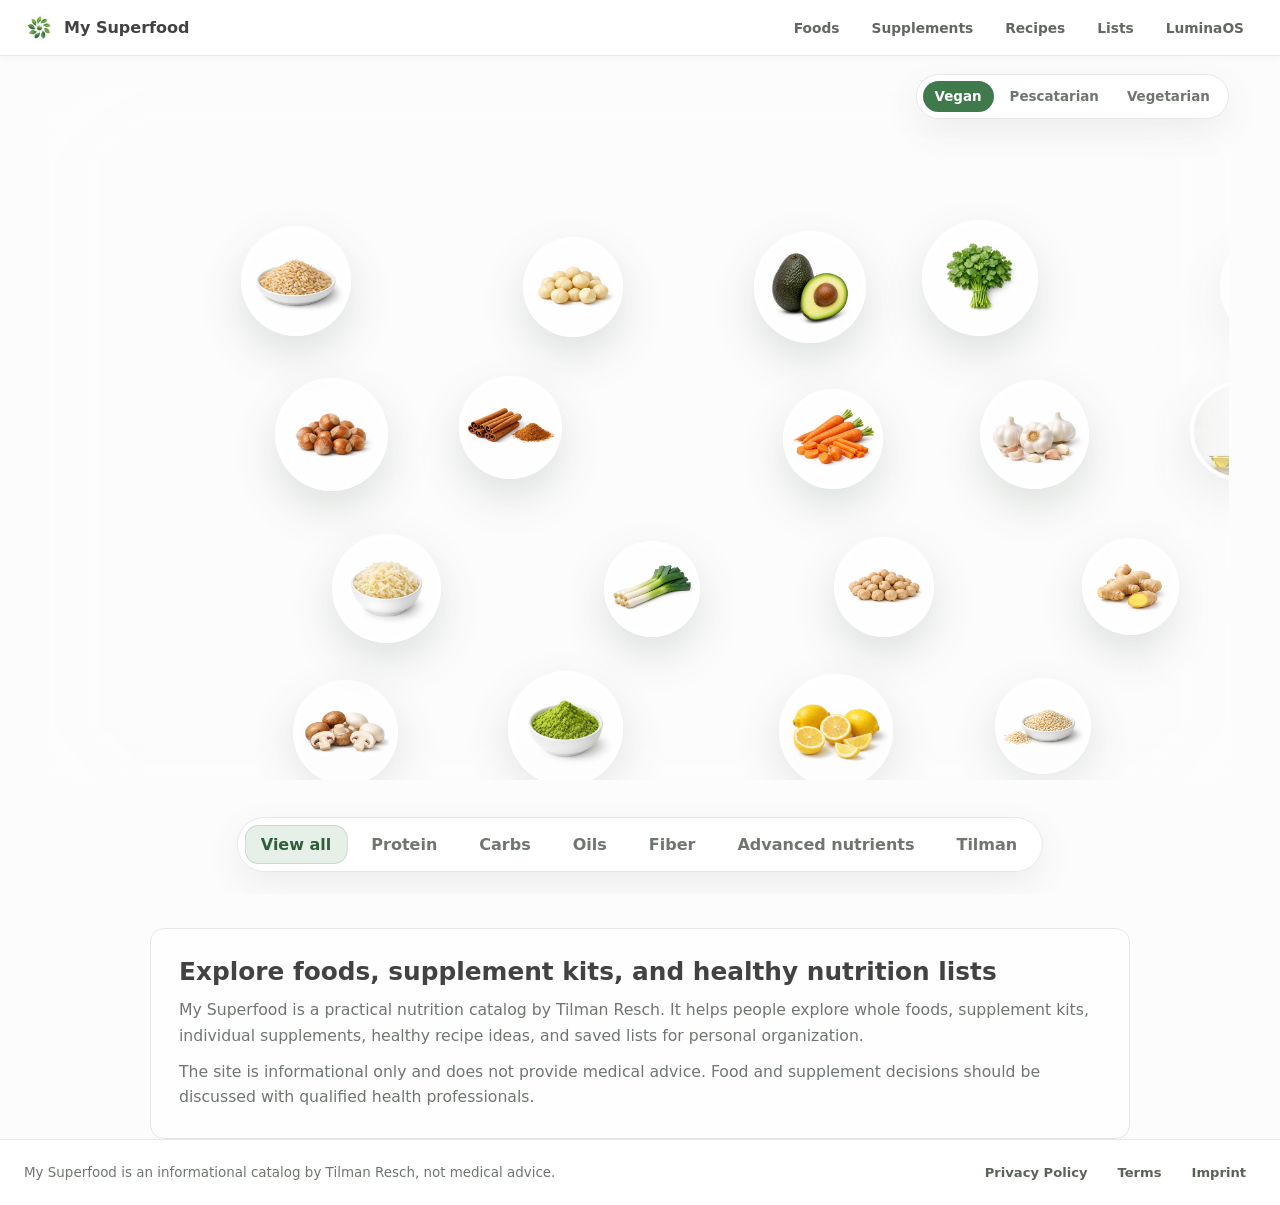
==== commit c88500cf: "Version clean food image assets" ====
--- a/index.html
+++ b/index.html
@@ -99,9 +99,9 @@
         </div>
 
         <div class="diet-toggle" aria-label="Dietary mode">
-          <button class="diet-toggle-button active" type="button" data-diet="vegan">Vegan</button>
-          <button class="diet-toggle-button" type="button" data-diet="pescatarian">Pescatarian</button>
-          <button class="diet-toggle-button" type="button" data-diet="vegetarian">Vegetarian</button>
+          <button class="diet-toggle-button active" type="button" data-diet="vegan" aria-pressed="true">Vegan</button>
+          <button class="diet-toggle-button" type="button" data-diet="pescatarian" aria-pressed="false">Pescatarian</button>
+          <button class="diet-toggle-button" type="button" data-diet="vegetarian" aria-pressed="false">Vegetarian</button>
         </div>
 
         <div class="food-orbit" id="food-orbit" aria-label="Interactive superfood explorer"></div>
@@ -121,13 +121,13 @@
         </article>
 
         <div class="filter-bar" aria-label="Nutrition filters">
-          <button class="filter-button active" type="button" data-filter="all">View all</button>
-          <button class="filter-button" type="button" data-filter="protein">Protein</button>
-          <button class="filter-button" type="button" data-filter="carbs">Carbs</button>
-          <button class="filter-button" type="button" data-filter="oils">Oils</button>
-          <button class="filter-button" type="button" data-filter="fiber">Fiber</button>
-          <button class="filter-button" type="button" data-filter="advanced">Advanced nutrients</button>
-          <button class="filter-button" type="button" data-filter="tilman">Tilman</button>
+          <button class="filter-button active" type="button" data-filter="all" aria-pressed="true">View all</button>
+          <button class="filter-button" type="button" data-filter="protein" aria-pressed="false">Protein</button>
+          <button class="filter-button" type="button" data-filter="carbs" aria-pressed="false">Carbs</button>
+          <button class="filter-button" type="button" data-filter="oils" aria-pressed="false">Oils</button>
+          <button class="filter-button" type="button" data-filter="fiber" aria-pressed="false">Fiber</button>
+          <button class="filter-button" type="button" data-filter="advanced" aria-pressed="false">Advanced nutrients</button>
+          <button class="filter-button" type="button" data-filter="tilman" aria-pressed="false">Tilman</button>
         </div>
       </section>
       <section class="seo-summary" aria-label="About My Superfood">
@@ -146,6 +146,6 @@
       </nav>
     </footer>
 
-    <script type="module" src="script.js"></script>
+    <script type="module" src="script.js?v=20260809-clean-food-images"></script>
   </body>
 </html>
--- a/styles.css
+++ b/styles.css
@@ -261,8 +261,322 @@
   margin-top: 10px;
 }
 
+.supplement-context-card {
+  background: #fff8ed;
+  border-color: #f1dfc3;
+  max-width: none;
+  width: 100%;
+}
+
 .article-shell {
   max-width: 1040px;
+  min-width: 0;
+  width: 100%;
+}
+
+.secondary-header {
+  --secondary-header-content-width: 1040px;
+  --secondary-header-offset: 56px;
+  background: rgba(248, 251, 247, 0.96);
+  border-bottom: 1px solid #dfe8df;
+  box-shadow: 0 3px 10px rgba(41, 57, 44, 0.05);
+  position: sticky;
+  top: var(--secondary-header-offset);
+  transform: translateY(0);
+  transition: opacity 180ms ease, transform 180ms ease, visibility 180ms ease;
+  z-index: 50;
+}
+
+.secondary-header.is-hidden {
+  opacity: 0;
+  pointer-events: none;
+  transform: translateY(-100%);
+  visibility: hidden;
+}
+
+.secondary-header-inner {
+  align-items: center;
+  display: flex;
+  gap: 16px;
+  justify-content: space-between;
+  margin: 0 auto;
+  max-width: var(--secondary-header-content-width);
+  min-height: 44px;
+  padding: 6px 24px;
+}
+
+.secondary-header-copy {
+  align-items: center;
+  display: flex;
+  gap: 16px;
+  min-width: 0;
+}
+
+.secondary-header-title {
+  color: var(--leaf-dark);
+  font-size: 0.78rem;
+  font-weight: 850;
+  letter-spacing: 0.04em;
+  line-height: 1.2;
+  margin: 0;
+}
+
+.supplement-blog-header .secondary-header-title {
+  text-transform: uppercase;
+}
+
+.secondary-header-subtitle {
+  border-left: 1px solid #cad8cb;
+  color: var(--muted);
+  font-size: 0.84rem;
+  font-weight: 500;
+  line-height: 1.25;
+  padding-left: 16px;
+}
+
+.secondary-header-action {
+  align-items: center;
+  border: 1px solid #d5e2d6;
+  border-radius: 6px;
+  color: var(--leaf-dark);
+  display: inline-flex;
+  font-size: 0.76rem;
+  font-weight: 780;
+  gap: 6px;
+  min-height: 30px;
+  padding: 5px 9px;
+  white-space: nowrap;
+}
+
+.secondary-header-action:hover,
+.secondary-header-action:focus-visible {
+  background: #e8f2e8;
+  border-color: #bdd2bf;
+}
+
+.food-catalog-header,
+.recipes-header,
+.lists-header {
+  --secondary-header-content-width: 1280px;
+}
+
+.supplements-header {
+  --secondary-header-content-width: 1280px;
+}
+
+.food-catalog-header .secondary-header-title,
+.recipes-header .secondary-header-title,
+.lists-header .secondary-header-title {
+  font-size: 1rem;
+  letter-spacing: 0;
+}
+
+.secondary-header-auth {
+  flex: 0 0 auto;
+  position: relative;
+}
+
+.header-auth-menu {
+  position: relative;
+}
+
+.header-auth-menu summary {
+  cursor: pointer;
+  list-style: none;
+}
+
+.header-auth-menu summary::-webkit-details-marker {
+  display: none;
+}
+
+.header-auth-chevron {
+  border-bottom: 2px solid currentColor;
+  border-right: 2px solid currentColor;
+  height: 7px;
+  margin: -3px 2px 0 4px;
+  transform: rotate(45deg);
+  transition: transform 150ms ease;
+  width: 7px;
+}
+
+.header-auth-menu[open] .header-auth-chevron {
+  margin-top: 3px;
+  transform: rotate(225deg);
+}
+
+.header-auth-popover {
+  background: white;
+  border: 1px solid #d5e2d6;
+  border-radius: 6px;
+  box-shadow: 0 12px 28px rgba(41, 57, 44, 0.14);
+  min-width: 132px;
+  padding: 6px;
+  position: absolute;
+  right: 0;
+  top: calc(100% + 6px);
+  z-index: 60;
+}
+
+.header-auth-signout {
+  background: transparent;
+  border: 0;
+  border-radius: 4px;
+  color: var(--ink);
+  cursor: pointer;
+  font: inherit;
+  font-size: 0.76rem;
+  font-weight: 760;
+  padding: 8px 10px;
+  text-align: left;
+  width: 100%;
+}
+
+.header-auth-signout:hover,
+.header-auth-signout:focus-visible {
+  background: #eef5ee;
+  color: var(--leaf-dark);
+}
+
+.header-auth-signout:disabled {
+  cursor: wait;
+  opacity: 0.7;
+}
+
+.header-auth-status.is-error {
+  background: #fff2de;
+  border: 1px solid #ecd1a7;
+  border-radius: 6px;
+  color: #7a4a1c;
+  font-size: 0.72rem;
+  font-weight: 700;
+  padding: 6px 8px;
+  position: absolute;
+  right: max(18px, calc((100vw - 1280px) / 2 + 24px));
+  top: calc(100% + 6px);
+  z-index: 61;
+}
+
+.supplements-header .secondary-header-title {
+  font-size: 1rem;
+  letter-spacing: 0;
+}
+
+.secondary-header-switcher {
+  align-items: stretch;
+  border: 1px solid #d5e2d6;
+  border-radius: 6px;
+  display: inline-flex;
+  overflow: hidden;
+}
+
+.secondary-header-switcher a,
+.secondary-header-switcher button {
+  align-items: center;
+  background: transparent;
+  border: 0;
+  color: var(--muted);
+  cursor: pointer;
+  display: inline-flex;
+  font-family: inherit;
+  font-size: 0.76rem;
+  font-weight: 760;
+  justify-content: center;
+  min-height: 30px;
+  padding: 5px 10px;
+  white-space: nowrap;
+}
+
+.secondary-header-switcher a + a,
+.secondary-header-switcher button + button {
+  border-left: 1px solid #d5e2d6;
+}
+
+.secondary-header-switcher a:hover,
+.secondary-header-switcher a:focus-visible,
+.secondary-header-switcher button:hover,
+.secondary-header-switcher button:focus-visible {
+  background: #eef5ee;
+  color: var(--leaf-dark);
+}
+
+.secondary-header-switcher a[aria-current="page"],
+.secondary-header-switcher button[aria-pressed="true"] {
+  background: rgba(63, 122, 77, 0.12);
+  color: var(--leaf-dark);
+}
+
+.blog-section-nav {
+  display: flex;
+  flex-direction: column;
+  gap: 7px;
+  position: fixed;
+  right: 12px;
+  top: 50%;
+  transform: translateY(-50%);
+  z-index: 45;
+}
+
+.blog-section-nav > a {
+  align-items: center;
+  backdrop-filter: blur(10px);
+  background: rgba(255, 255, 255, 0.86);
+  border: 1px solid #dce5dc;
+  border-radius: 6px;
+  color: #7b837b;
+  display: flex;
+  height: 40px;
+  justify-content: center;
+  position: relative;
+  transition: background 150ms ease, border-color 150ms ease, color 150ms ease, box-shadow 150ms ease;
+  width: 40px;
+}
+
+.blog-section-nav > a:hover,
+.blog-section-nav > a:focus-visible {
+  background: #f4f8f3;
+  border-color: #bdcfbf;
+  color: var(--leaf-dark);
+}
+
+.blog-section-nav > a[aria-current="location"] {
+  background: rgba(226, 240, 227, 0.94);
+  border-color: #afc8b2;
+  box-shadow: 0 4px 12px rgba(47, 95, 59, 0.1);
+  color: var(--leaf-dark);
+}
+
+.blog-section-nav svg {
+  fill: none;
+  height: 18px;
+  stroke: currentColor;
+  stroke-linecap: round;
+  stroke-linejoin: round;
+  stroke-width: 1.8;
+  width: 18px;
+}
+
+.blog-section-nav-label {
+  background: var(--ink);
+  border-radius: 5px;
+  color: white;
+  font-size: 0.68rem;
+  font-weight: 750;
+  opacity: 0;
+  padding: 4px 7px;
+  pointer-events: none;
+  position: absolute;
+  right: calc(100% + 8px);
+  transform: translateX(4px);
+  transition: opacity 150ms ease, transform 150ms ease;
+  visibility: hidden;
+  white-space: nowrap;
+}
+
+.blog-section-nav > a:hover .blog-section-nav-label,
+.blog-section-nav > a:focus-visible .blog-section-nav-label {
+  opacity: 1;
+  transform: translateX(0);
+  visibility: visible;
 }
 
 .blog-article {
@@ -274,11 +588,17 @@
   font-size: 1rem;
   line-height: 1.72;
   padding: clamp(22px, 4vw, 44px);
+  min-width: 0;
 }
 
 .blog-hero-figure,
 .blog-inline-image {
   margin: 0 0 28px;
+}
+
+.blog-hero-figure {
+  overflow: hidden;
+  position: relative;
 }
 
 .blog-hero-figure img,
@@ -295,6 +615,38 @@
   max-height: 430px;
 }
 
+.blog-hero-title {
+  background: rgba(255, 255, 255, 0.84);
+  left: 0;
+  padding: clamp(16px, 3vw, 26px);
+  position: absolute;
+  right: 0;
+  top: 0;
+}
+
+.blog-hero-title h1 {
+  color: var(--ink);
+  font-size: clamp(1.75rem, 4vw, 3rem);
+  font-weight: 850;
+  line-height: 1.06;
+  margin: 0;
+  max-width: 760px;
+}
+
+.blog-hero-date {
+  backdrop-filter: blur(8px);
+  background: rgba(255, 255, 255, 0.76);
+  border: 1px solid rgba(255, 255, 255, 0.72);
+  border-radius: 5px;
+  bottom: 14px;
+  color: var(--leaf-dark);
+  font-size: 0.7rem;
+  font-weight: 800;
+  padding: 5px 8px;
+  position: absolute;
+  right: 14px;
+}
+
 .blog-inline-image {
   margin-top: 30px;
 }
@@ -332,15 +684,120 @@
   margin-bottom: 14px;
 }
 
+.blog-section-card[id] {
+  scroll-margin-top: 118px;
+}
+
+.blog-heading-anchor {
+  align-items: baseline;
+  color: inherit;
+  display: inline-flex;
+  gap: 8px;
+}
+
+.blog-heading-anchor::after {
+  color: var(--leaf);
+  content: "#";
+  font-size: 0.7em;
+  opacity: 0;
+  transition: opacity 150ms ease;
+}
+
+.blog-heading-anchor:hover::after,
+.blog-heading-anchor:focus-visible::after {
+  opacity: 0.62;
+}
+
 .blog-article h3 {
   font-size: clamp(1.05rem, 1.8vw, 1.32rem);
   margin: 22px 0 8px;
+}
+
+.supplement-entry {
+  border-top: 1px solid #dfe9df;
+}
+
+.supplement-entry:first-of-type {
+  margin-top: 18px;
+}
+
+.supplement-entry-summary {
+  align-items: center;
+  cursor: pointer;
+  display: grid;
+  gap: 12px;
+  grid-template-columns: minmax(0, 1fr) 24px;
+  list-style: none;
+  min-height: 58px;
+  padding: 12px 2px;
+}
+
+.supplement-entry-summary::-webkit-details-marker {
+  display: none;
+}
+
+.supplement-entry-summary::after {
+  border-bottom: 2px solid var(--leaf-dark);
+  border-right: 2px solid var(--leaf-dark);
+  content: "";
+  height: 8px;
+  justify-self: center;
+  transform: rotate(45deg) translate(-2px, -2px);
+  transition: transform 160ms ease;
+  width: 8px;
+}
+
+.supplement-entry[open] > .supplement-entry-summary::after {
+  transform: rotate(225deg) translate(-2px, -2px);
+}
+
+.supplement-entry-summary h3 {
+  margin: 0;
+  min-width: 0;
+}
+
+.supplement-entry-summary:hover h3 a,
+.supplement-entry-summary:focus-visible h3 a {
+  text-decoration-color: currentColor;
+}
+
+.supplement-entry-summary:focus-visible {
+  border-radius: 6px;
+  outline: 3px solid rgba(67, 128, 80, 0.24);
+  outline-offset: 2px;
+}
+
+.supplement-entry-body {
+  padding: 2px 2px 8px;
+}
+
+.supplement-entry-body > :last-child {
+  margin-bottom: 10px;
 }
 
 .blog-article h3 a {
   color: var(--leaf-dark);
   text-decoration-color: rgba(46, 125, 50, 0.24);
   text-underline-offset: 4px;
+}
+
+.blog-shop-link {
+  border: 1px solid #d8ead9;
+  border-radius: 6px;
+  color: var(--leaf-dark) !important;
+  display: inline-flex;
+  font-size: 0.68rem;
+  font-weight: 850;
+  margin-left: 8px;
+  padding: 4px 7px;
+  text-decoration: none !important;
+  vertical-align: middle;
+}
+
+.blog-shop-link:hover,
+.blog-shop-link:focus-visible {
+  background: var(--leaf-dark);
+  color: white !important;
 }
 
 .brand-pill {
@@ -367,6 +824,25 @@
   margin-bottom: 16px;
 }
 
+.shake-card {
+  border-color: #e5ddcf !important;
+  background: #fffdfa !important;
+}
+
+.shake-card .shake-image {
+  margin: 22px 0 0;
+}
+
+.blog-section-card > .blog-section-image {
+  margin: 22px 0 0;
+}
+
+.shake-ingredient-list {
+  columns: 2;
+  margin: 0 0 18px;
+  padding-left: 22px;
+}
+
 .dose-line {
   background: #f4faf4;
   border-left: 4px solid var(--leaf);
@@ -375,16 +851,15 @@
   padding: 10px 12px;
 }
 
-.article-meta,
+@media (prefers-reduced-motion: reduce) {
+  .supplement-entry-summary::after {
+    transition: none;
+  }
+}
+
 .article-disclaimer {
   border-radius: 10px;
   padding: 12px 14px;
-}
-
-.article-meta {
-  background: #f5faf5;
-  color: var(--leaf-dark);
-  font-weight: 760;
 }
 
 .article-disclaimer {
@@ -1078,8 +1553,7 @@
   font-size: clamp(1.55rem, 2.4vw, 2.35rem);
 }
 
-.linked-heading-card,
-.blog-heading-card {
+.linked-heading-card {
   align-items: center;
   display: flex;
   gap: 18px;
@@ -1106,11 +1580,6 @@
   flex-wrap: wrap;
   gap: 10px;
   justify-content: flex-end;
-}
-
-.blog-heading-card {
-  align-items: flex-start;
-  flex-direction: column;
 }
 
 .page-heading-card p {
@@ -1221,6 +1690,27 @@
 .catalog-card .button {
   margin: 16px 0 0;
   width: 100%;
+}
+
+#food-catalog .catalog-card {
+  display: flex;
+  flex-direction: column;
+}
+
+#food-catalog .catalog-card .tag-row {
+  align-content: flex-start;
+  flex: 0 0 54px;
+  margin-bottom: 16px;
+  max-height: 54px;
+  overflow: hidden;
+}
+
+#food-catalog .catalog-card .tag {
+  white-space: nowrap;
+}
+
+#food-catalog .catalog-card .button {
+  margin-top: auto;
 }
 
 .catalog-table .tag {
@@ -1592,6 +2082,30 @@
   gap: 5px;
   margin-top: 1px;
   position: relative;
+}
+
+.relationship-row {
+  display: flex;
+  margin-top: 1px;
+}
+
+.relationship-note {
+  background: #f2f5f1;
+  border: 1px solid #dfe6dd;
+  border-radius: 5px;
+  color: #59655d;
+  cursor: help;
+  display: inline-flex;
+  font-size: 0.68rem;
+  font-weight: 850;
+  padding: 5px 7px;
+  position: relative;
+}
+
+.relationship-note-alternative {
+  background: #fff5e7;
+  border-color: #ead7b9;
+  color: #7a5724;
 }
 
 .storage-chip,
@@ -1762,6 +2276,12 @@
   transform: translateY(0);
 }
 
+.relationship-note:hover .timing-tooltip,
+.relationship-note:focus-visible .timing-tooltip {
+  opacity: 1;
+  transform: translateY(0);
+}
+
 .shop-link {
   background: #f4faf4;
   border: 1px solid #d8ead9;
@@ -1971,6 +2491,10 @@
 .recipe-feature-list {
   display: grid;
   gap: clamp(24px, 4vw, 42px);
+}
+
+.recipe-feature-list[hidden] {
+  display: none;
 }
 
 .section-heading-row {
@@ -2317,6 +2841,16 @@
 }
 
 @media (prefers-reduced-motion: reduce) {
+  .secondary-header {
+    transition: none;
+  }
+
+  .blog-heading-anchor::after,
+  .blog-section-nav > a,
+  .blog-section-nav-label {
+    transition: none;
+  }
+
   .food-bubble {
     animation: none;
     translate: -50% -50%;
@@ -2373,6 +2907,92 @@
     flex-direction: row;
     flex-wrap: wrap;
     padding: 12px 18px;
+  }
+
+  .secondary-header-inner {
+    min-height: 42px;
+    padding: 5px 18px;
+  }
+
+  .secondary-header-title {
+    font-size: 0.7rem;
+  }
+
+  .food-catalog-header .secondary-header-title,
+  .recipes-header .secondary-header-title,
+  .lists-header .secondary-header-title {
+    font-size: 0.9rem;
+  }
+
+  .supplements-header .secondary-header-inner,
+  .food-catalog-header .secondary-header-inner,
+  .recipes-header .secondary-header-inner,
+  .lists-header .secondary-header-inner {
+    align-items: stretch;
+    flex-direction: column;
+    gap: 5px;
+  }
+
+  .food-catalog-header .secondary-header-copy {
+    flex-wrap: wrap;
+    gap: 4px;
+  }
+
+  .food-catalog-header .secondary-header-subtitle {
+    border-left: 0;
+    padding-left: 0;
+    width: 100%;
+  }
+
+  .lists-header .secondary-header-auth {
+    align-self: flex-end;
+  }
+
+  .supplements-header .secondary-header-title {
+    font-size: 0.9rem;
+  }
+
+  .secondary-header-switcher {
+    display: flex;
+    width: 100%;
+  }
+
+  .secondary-header-switcher a,
+  .secondary-header-switcher button {
+    flex: 1 1 0;
+    font-size: 0.7rem;
+    padding-inline: 6px;
+  }
+
+  .secondary-header-subtitle {
+    font-size: 0.76rem;
+  }
+
+  .secondary-header-action {
+    font-size: 0.72rem;
+  }
+
+  .blog-section-nav {
+    gap: 5px;
+    right: 5px;
+  }
+
+  .blog-section-nav > a {
+    height: 34px;
+    width: 34px;
+  }
+
+  .blog-section-nav svg {
+    height: 16px;
+    width: 16px;
+  }
+
+  .blog-hero-title {
+    padding: 14px 16px;
+  }
+
+  .blog-hero-title h1 {
+    font-size: clamp(1.45rem, 8vw, 2rem);
   }
 
   .menu-toggle {
@@ -2483,10 +3103,13 @@
     flex-direction: column;
   }
 
-  .linked-heading-card,
-  .blog-heading-card {
+  .linked-heading-card {
     align-items: flex-start;
     flex-direction: column;
+  }
+
+  .shake-ingredient-list {
+    columns: 1;
   }
 
   .heading-card-actions {
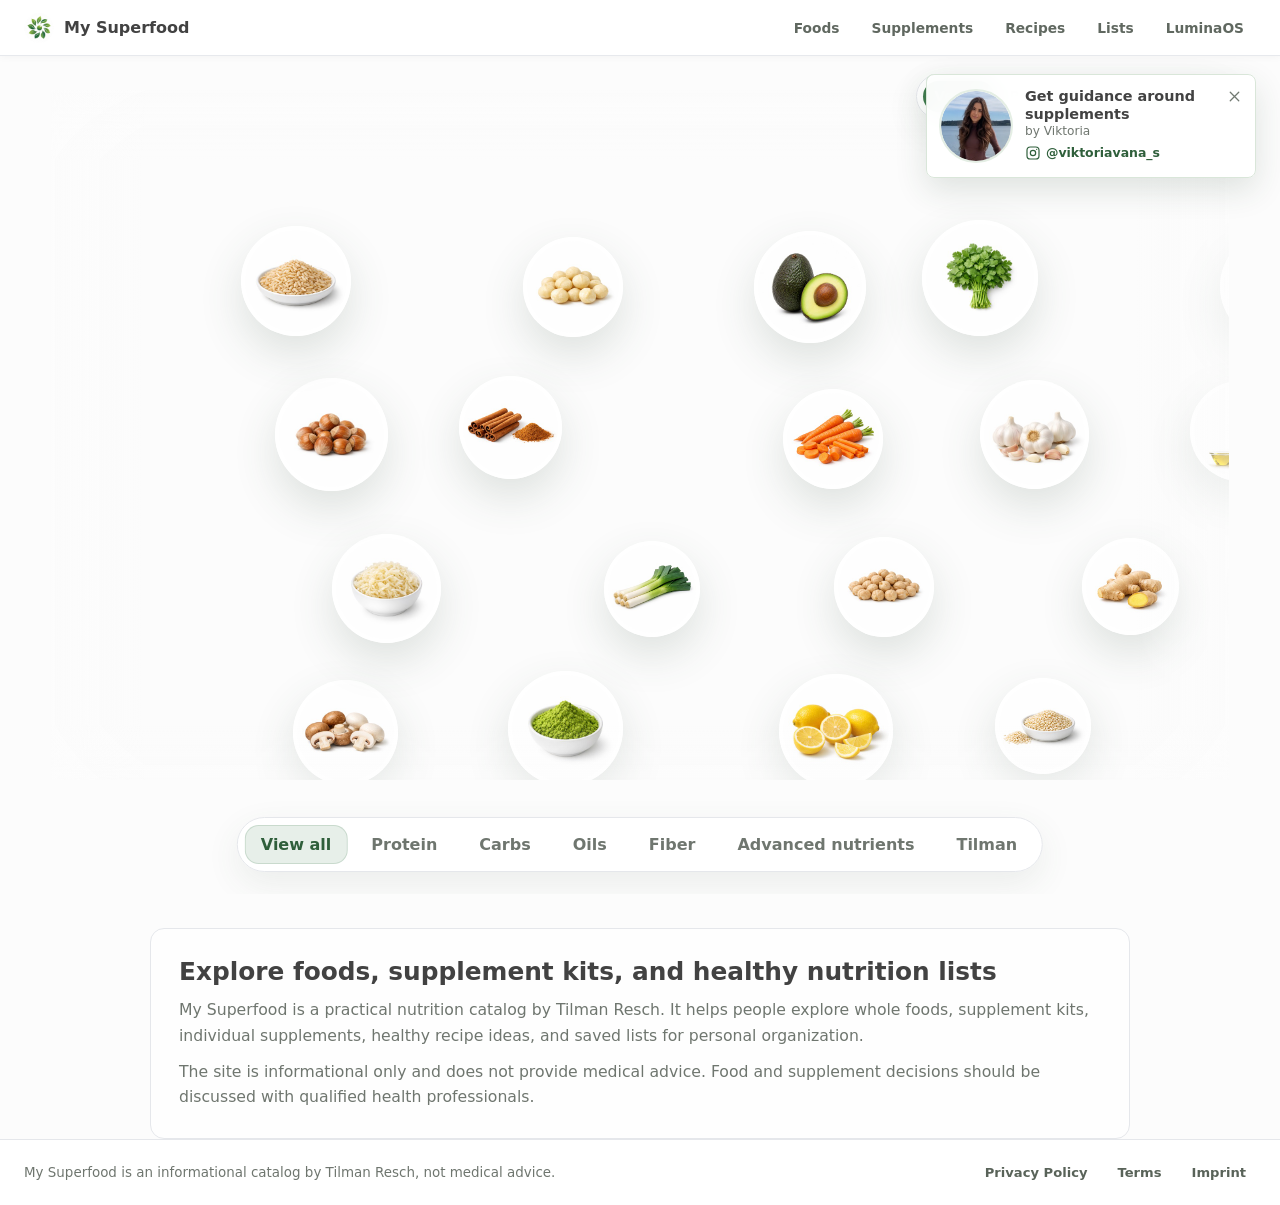
==== commit e4f48432: "Add landing page supplement guidance popup" ====
--- a/index.html
+++ b/index.html
@@ -22,7 +22,7 @@
     <meta name="twitter:image" content="https://my-superfood.com/assets/images/my-superfood-icon-512.png">
     <link rel="icon" type="image/png" sizes="512x512" href="/assets/images/my-superfood-icon-512.png">
     <link rel="apple-touch-icon" sizes="180x180" href="/assets/images/my-superfood-icon.png">
-    <link rel="stylesheet" href="styles.css">
+    <link rel="stylesheet" href="styles.css?v=20260823-viktoria-guidance">
     <link rel="sitemap" type="application/xml" href="/sitemap.xml">
     <link rel="alternate" type="text/plain" title="LLMs and AI search guidance" href="/llms.txt">
     <link rel="alternate" type="application/json" title="My Superfood site entities" href="/data/site-entities.json">
@@ -91,6 +91,29 @@
       </nav>
     </header>
 
+    <aside class="instagram-guidance-popup" data-instagram-guidance aria-labelledby="instagram-guidance-title">
+      <button class="instagram-guidance-close" type="button" data-instagram-guidance-close aria-label="Close supplement guidance">
+        <svg viewBox="0 0 24 24" aria-hidden="true">
+          <path d="M6 6l12 12M18 6 6 18"></path>
+        </svg>
+      </button>
+      <a class="instagram-guidance-portrait" href="https://www.instagram.com/viktoriavana_s/" target="_blank" rel="noopener noreferrer" aria-label="Visit Viktoria on Instagram">
+        <img src="/assets/images/viktoria-supplement-guidance.png" alt="Viktoria">
+      </a>
+      <div class="instagram-guidance-copy">
+        <p class="instagram-guidance-title" id="instagram-guidance-title">Get guidance around supplements</p>
+        <p class="instagram-guidance-byline">by Viktoria</p>
+        <a class="instagram-guidance-link" href="https://www.instagram.com/viktoriavana_s/" target="_blank" rel="noopener noreferrer" aria-label="Follow Viktoria at viktoriavana underscore s on Instagram">
+          <svg viewBox="0 0 24 24" aria-hidden="true">
+            <rect x="3" y="3" width="18" height="18" rx="5"></rect>
+            <circle cx="12" cy="12" r="4"></circle>
+            <circle cx="17.5" cy="6.5" r="1" class="instagram-guidance-icon-dot"></circle>
+          </svg>
+          <span>@viktoriavana_s</span>
+        </a>
+      </div>
+    </aside>
+
     <main class="app-shell">
       <section class="bubble-stage" aria-labelledby="stage-title">
         <div class="visually-hidden">
@@ -146,6 +169,6 @@
       </nav>
     </footer>
 
-    <script type="module" src="script.js?v=20260809-clean-food-images"></script>
+    <script type="module" src="script.js?v=20260823-viktoria-guidance"></script>
   </body>
 </html>
--- a/styles.css
+++ b/styles.css
@@ -142,6 +142,149 @@
   transform: translateY(-6px) rotate(-45deg);
 }
 
+.instagram-guidance-popup {
+  align-items: center;
+  animation: instagram-guidance-in 320ms ease-out both;
+  background: rgba(255, 255, 255, 0.96);
+  border: 1px solid #d9e6d9;
+  border-radius: 8px;
+  box-shadow: 0 12px 32px rgba(44, 68, 49, 0.14);
+  display: grid;
+  gap: 12px;
+  grid-template-columns: 74px minmax(0, 1fr);
+  max-width: calc(100vw - 36px);
+  padding: 12px 38px 12px 12px;
+  position: fixed;
+  right: max(18px, calc((100vw - 1280px) / 2 + 24px));
+  top: 74px;
+  width: 330px;
+  z-index: 55;
+  backdrop-filter: blur(12px);
+}
+
+.instagram-guidance-popup[hidden] {
+  display: none;
+}
+
+.instagram-guidance-close {
+  align-items: center;
+  background: transparent;
+  border: 0;
+  border-radius: 4px;
+  color: #717971;
+  cursor: pointer;
+  display: inline-flex;
+  height: 30px;
+  justify-content: center;
+  padding: 0;
+  position: absolute;
+  right: 6px;
+  top: 6px;
+  width: 30px;
+}
+
+.instagram-guidance-close:hover,
+.instagram-guidance-close:focus-visible {
+  background: #eef5ee;
+  color: var(--leaf-dark);
+}
+
+.instagram-guidance-close svg {
+  fill: none;
+  height: 17px;
+  stroke: currentColor;
+  stroke-linecap: round;
+  stroke-width: 1.8;
+  width: 17px;
+}
+
+.instagram-guidance-portrait {
+  border: 2px solid #e4eee4;
+  border-radius: 50%;
+  display: block;
+  height: 74px;
+  overflow: hidden;
+  width: 74px;
+}
+
+.instagram-guidance-portrait:focus-visible {
+  outline: 3px solid rgba(63, 122, 77, 0.32);
+  outline-offset: 2px;
+}
+
+.instagram-guidance-portrait img {
+  display: block;
+  height: 100%;
+  object-fit: cover;
+  width: 100%;
+}
+
+.instagram-guidance-copy {
+  min-width: 0;
+}
+
+.instagram-guidance-title,
+.instagram-guidance-byline {
+  margin: 0;
+}
+
+.instagram-guidance-title {
+  color: var(--ink);
+  font-size: 0.9rem;
+  font-weight: 800;
+  line-height: 1.25;
+}
+
+.instagram-guidance-byline {
+  color: var(--muted);
+  font-size: 0.76rem;
+  line-height: 1.45;
+}
+
+.instagram-guidance-link {
+  align-items: center;
+  color: var(--leaf-dark);
+  display: inline-flex;
+  font-size: 0.78rem;
+  font-weight: 760;
+  gap: 5px;
+  line-height: 1.3;
+  margin-top: 4px;
+}
+
+.instagram-guidance-link:hover,
+.instagram-guidance-link:focus-visible {
+  color: #234f2f;
+  text-decoration: underline;
+  text-underline-offset: 2px;
+}
+
+.instagram-guidance-link svg {
+  fill: none;
+  flex: 0 0 auto;
+  height: 16px;
+  stroke: currentColor;
+  stroke-width: 1.8;
+  width: 16px;
+}
+
+.instagram-guidance-link .instagram-guidance-icon-dot {
+  fill: currentColor;
+  stroke: none;
+}
+
+@keyframes instagram-guidance-in {
+  from {
+    opacity: 0;
+    transform: translateY(-8px);
+  }
+
+  to {
+    opacity: 1;
+    transform: translateY(0);
+  }
+}
+
 .app-shell {
   flex: 1;
   min-height: calc(100vh - 62px);
@@ -321,10 +464,6 @@
   margin: 0;
 }
 
-.supplement-blog-header .secondary-header-title {
-  text-transform: uppercase;
-}
-
 .secondary-header-subtitle {
   border-left: 1px solid #cad8cb;
   color: var(--muted);
@@ -356,7 +495,8 @@
 
 .food-catalog-header,
 .recipes-header,
-.lists-header {
+.lists-header,
+.lumina-header {
   --secondary-header-content-width: 1280px;
 }
 
@@ -366,7 +506,8 @@
 
 .food-catalog-header .secondary-header-title,
 .recipes-header .secondary-header-title,
-.lists-header .secondary-header-title {
+.lists-header .secondary-header-title,
+.lumina-header .secondary-header-title {
   font-size: 1rem;
   letter-spacing: 0;
 }
@@ -1877,6 +2018,11 @@
   opacity: 0.54;
 }
 
+.protocol-stack button.protocol-rotation:not(.protocol-muted) {
+  background: #f3f7f1;
+  border-style: dashed;
+}
+
 .saved-list-browser {
   display: grid;
   gap: 18px;
@@ -1912,6 +2058,39 @@
 
 .supplement-browser .tab-list {
   flex: 0 0 auto;
+}
+
+.product-scope-control {
+  align-items: center;
+  background: #f3f6f2;
+  border: 1px solid var(--line);
+  border-radius: 8px;
+  display: inline-flex;
+  flex: 0 0 auto;
+  gap: 2px;
+  padding: 3px;
+}
+
+.product-scope-control[hidden] {
+  display: none;
+}
+
+.product-scope-control button {
+  background: transparent;
+  border: 0;
+  border-radius: 5px;
+  color: var(--muted);
+  cursor: pointer;
+  font-size: 0.72rem;
+  font-weight: 850;
+  min-height: 27px;
+  padding: 5px 9px;
+}
+
+.product-scope-control button.active {
+  background: white;
+  box-shadow: 0 1px 4px rgba(32, 49, 35, 0.1);
+  color: var(--leaf-dark);
 }
 
 .supplement-browser .category-filter-row {
@@ -2087,6 +2266,116 @@
 .relationship-row {
   display: flex;
   margin-top: 1px;
+}
+
+.protocol-role-row {
+  display: flex;
+  margin-top: 2px;
+}
+
+.protocol-role {
+  border: 1px solid #dfe6dd;
+  border-radius: 5px;
+  cursor: help;
+  display: inline-flex;
+  font-size: 0.68rem;
+  font-weight: 850;
+  padding: 5px 7px;
+  position: relative;
+}
+
+.protocol-role-default {
+  background: #eaf5e9;
+  border-color: #c8dfc8;
+  color: #2f663d;
+}
+
+.protocol-role-rotation {
+  background: #eef4ec;
+  border-color: #d2dfcf;
+  color: #526b51;
+}
+
+.protocol-role-alternative {
+  background: #f3f4f2;
+  border-color: #e1e3df;
+  color: #6b726c;
+}
+
+.protocol-role-retired {
+  background: #f2f1ee;
+  border-color: #dedbd4;
+  color: #746f67;
+}
+
+.purchase-row {
+  display: flex;
+  margin-top: 2px;
+}
+
+.purchase-note {
+  color: #6a756c;
+  font-size: 0.68rem;
+  font-weight: 750;
+}
+
+.retirement-toggle {
+  align-items: center;
+  align-self: flex-start;
+  background: transparent;
+  border: 0;
+  color: var(--leaf-dark);
+  cursor: pointer;
+  display: inline-flex;
+  font-size: 0.72rem;
+  font-weight: 850;
+  padding: 4px 0;
+  text-decoration: underline;
+  text-decoration-color: rgba(47, 102, 61, 0.3);
+  text-underline-offset: 3px;
+}
+
+.retirement-detail-row td {
+  background: #f7f7f4;
+  padding: 0 18px 18px;
+}
+
+.retirement-detail {
+  border-left: 3px solid #b8b7ae;
+  color: var(--muted);
+  display: grid;
+  gap: 9px;
+  padding: 12px 14px;
+}
+
+.retirement-detail p,
+.retirement-detail ul {
+  margin: 0;
+}
+
+.retirement-detail ul {
+  display: grid;
+  gap: 7px;
+  list-style: none;
+  padding: 0;
+}
+
+.retirement-detail li {
+  align-items: baseline;
+  display: flex;
+  flex-wrap: wrap;
+  gap: 5px 9px;
+}
+
+.retirement-detail li button {
+  background: transparent;
+  border: 0;
+  color: var(--leaf-dark);
+  cursor: pointer;
+  font: inherit;
+  font-weight: 850;
+  padding: 0;
+  text-align: left;
 }
 
 .relationship-note {
@@ -2277,7 +2566,9 @@
 }
 
 .relationship-note:hover .timing-tooltip,
-.relationship-note:focus-visible .timing-tooltip {
+.relationship-note:focus-visible .timing-tooltip,
+.protocol-role:hover .timing-tooltip,
+.protocol-role:focus-visible .timing-tooltip {
   opacity: 1;
   transform: translateY(0);
 }
@@ -2767,10 +3058,24 @@
   padding: clamp(28px, 6vw, 72px);
 }
 
+.lumina-panel-heading {
+  align-items: center;
+  display: flex;
+  gap: clamp(18px, 3vw, 32px);
+  margin-bottom: 28px;
+}
+
+.lumina-panel-heading h2 {
+  font-size: clamp(2.2rem, 5vw, 4.4rem);
+  line-height: 1.02;
+  margin: 0;
+  max-width: 760px;
+}
+
 .lumina-logo {
   display: block;
+  flex: 0 0 auto;
   height: 82px;
-  margin-bottom: 28px;
   width: 82px;
 }
 
@@ -2782,6 +3087,15 @@
 
 .lumina-actions .button {
   width: auto;
+}
+
+.lumina-primary-actions .button {
+  box-sizing: border-box;
+  height: 54px;
+  line-height: 1.15;
+  margin: 0;
+  padding-bottom: 0;
+  padding-top: 0;
 }
 
 .account-sync-panel {
@@ -2841,6 +3155,10 @@
 }
 
 @media (prefers-reduced-motion: reduce) {
+  .instagram-guidance-popup {
+    animation: none;
+  }
+
   .secondary-header {
     transition: none;
   }
@@ -2909,6 +3227,19 @@
     padding: 12px 18px;
   }
 
+  .instagram-guidance-popup {
+    grid-template-columns: 64px minmax(0, 1fr);
+    left: 18px;
+    right: 18px;
+    top: 140px;
+    width: auto;
+  }
+
+  .instagram-guidance-portrait {
+    height: 64px;
+    width: 64px;
+  }
+
   .secondary-header-inner {
     min-height: 42px;
     padding: 5px 18px;
@@ -2920,14 +3251,16 @@
 
   .food-catalog-header .secondary-header-title,
   .recipes-header .secondary-header-title,
-  .lists-header .secondary-header-title {
+  .lists-header .secondary-header-title,
+  .lumina-header .secondary-header-title {
     font-size: 0.9rem;
   }
 
   .supplements-header .secondary-header-inner,
   .food-catalog-header .secondary-header-inner,
   .recipes-header .secondary-header-inner,
-  .lists-header .secondary-header-inner {
+  .lists-header .secondary-header-inner,
+  .lumina-header .secondary-header-inner {
     align-items: stretch;
     flex-direction: column;
     gap: 5px;
@@ -2944,7 +3277,8 @@
     width: 100%;
   }
 
-  .lists-header .secondary-header-auth {
+  .lists-header .secondary-header-auth,
+  .lumina-header .secondary-header-auth {
     align-self: flex-end;
   }
 
@@ -3165,6 +3499,20 @@
 }
 
 @media (max-width: 520px) {
+  .lumina-panel-heading {
+    align-items: flex-start;
+    gap: 16px;
+  }
+
+  .lumina-panel-heading h2 {
+    font-size: 1.9rem;
+  }
+
+  .lumina-logo {
+    height: 64px;
+    width: 64px;
+  }
+
   .food-orbit {
     grid-template-columns: repeat(2, minmax(0, 1fr));
   }
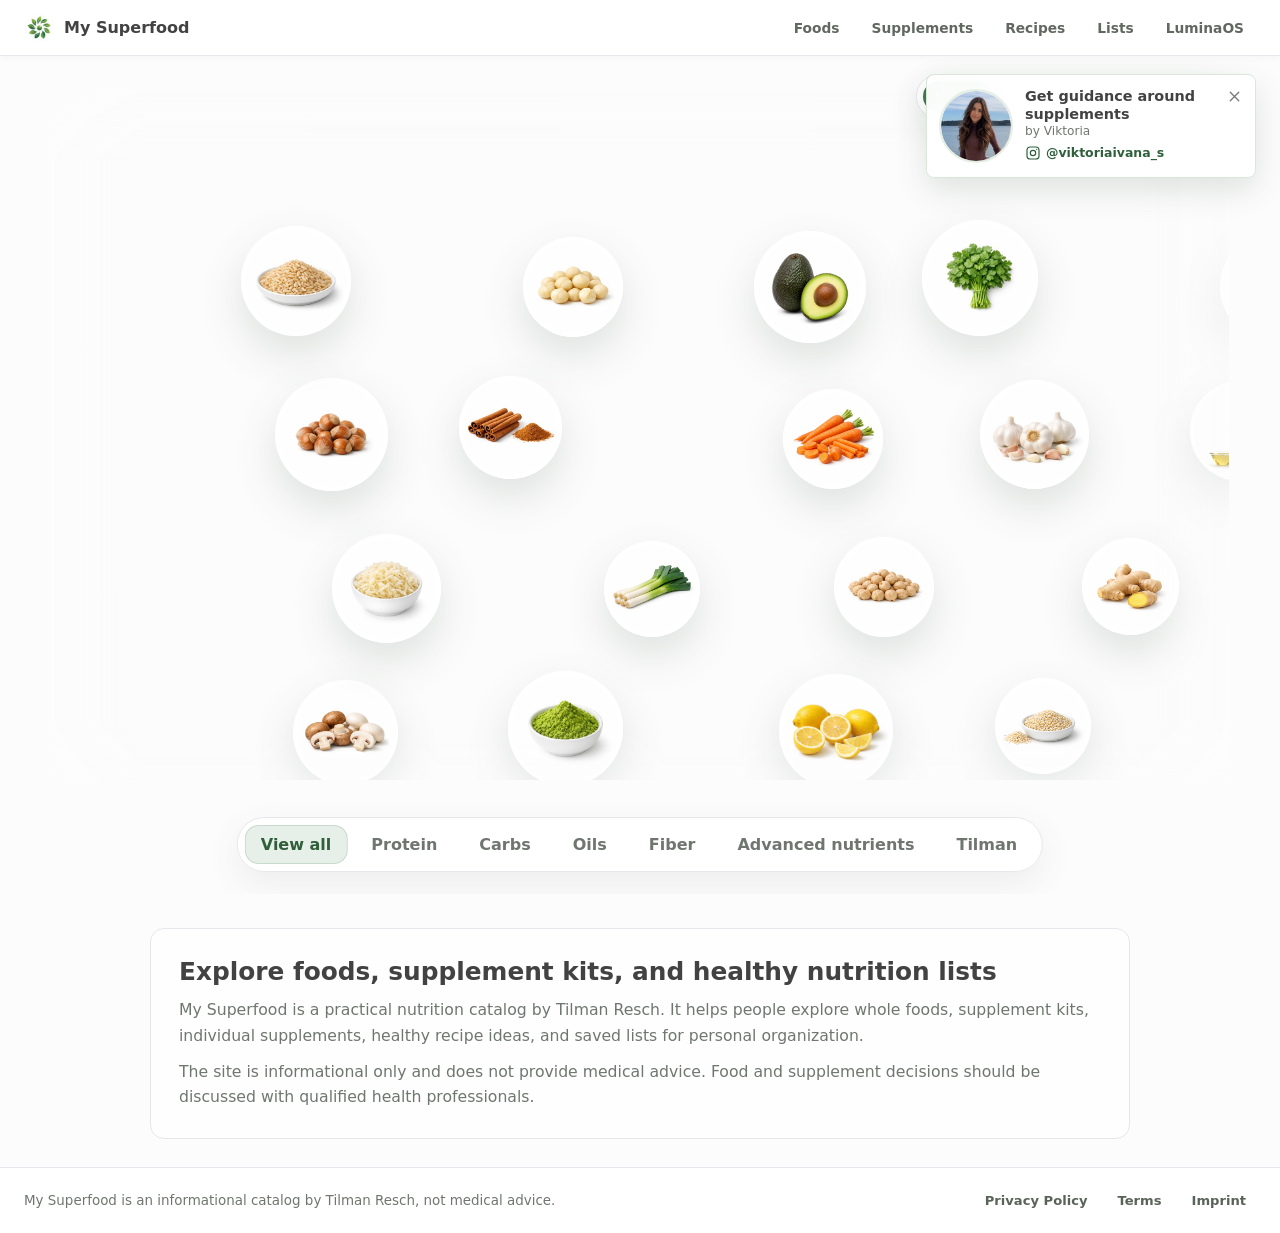
==== commit c25e7f8d: "Correct Viktoria Instagram profile link" ====
--- a/index.html
+++ b/index.html
@@ -97,19 +97,19 @@
           <path d="M6 6l12 12M18 6 6 18"></path>
         </svg>
       </button>
-      <a class="instagram-guidance-portrait" href="https://www.instagram.com/viktoriavana_s/" target="_blank" rel="noopener noreferrer" aria-label="Visit Viktoria on Instagram">
+      <a class="instagram-guidance-portrait" href="https://www.instagram.com/viktoriaivana_s/" target="_blank" rel="noopener noreferrer" aria-label="Visit Viktoria on Instagram">
         <img src="/assets/images/viktoria-supplement-guidance.png" alt="Viktoria">
       </a>
       <div class="instagram-guidance-copy">
         <p class="instagram-guidance-title" id="instagram-guidance-title">Get guidance around supplements</p>
         <p class="instagram-guidance-byline">by Viktoria</p>
-        <a class="instagram-guidance-link" href="https://www.instagram.com/viktoriavana_s/" target="_blank" rel="noopener noreferrer" aria-label="Follow Viktoria at viktoriavana underscore s on Instagram">
+        <a class="instagram-guidance-link" href="https://www.instagram.com/viktoriaivana_s/" target="_blank" rel="noopener noreferrer" aria-label="Follow Viktoria at viktoriaivana underscore s on Instagram">
           <svg viewBox="0 0 24 24" aria-hidden="true">
             <rect x="3" y="3" width="18" height="18" rx="5"></rect>
             <circle cx="12" cy="12" r="4"></circle>
             <circle cx="17.5" cy="6.5" r="1" class="instagram-guidance-icon-dot"></circle>
           </svg>
-          <span>@viktoriavana_s</span>
+          <span>@viktoriaivana_s</span>
         </a>
       </div>
     </aside>
--- a/styles.css
+++ b/styles.css
@@ -402,6 +402,10 @@
 
 .seo-summary p + p {
   margin-top: 10px;
+}
+
+body[data-page="home"] .seo-summary {
+  margin-bottom: 28px;
 }
 
 .supplement-context-card {
@@ -1882,9 +1886,18 @@
 }
 
 .protocol-profile {
+  display: grid;
+  gap: 14px;
+}
+
+.protocol-profile-main {
   align-items: center;
   display: flex;
   gap: 16px;
+}
+
+.protocol-profile-copy {
+  min-width: 0;
 }
 
 .protocol-profile img {
@@ -1901,6 +1914,18 @@
   font-size: clamp(1.25rem, 2vw, 1.8rem);
   line-height: 1.08;
   margin: 0;
+}
+
+.protocol-profile .protocol-disclaimer {
+  background: #fff8ea;
+  border: 1px solid #eeddbd;
+  border-radius: 6px;
+  color: #64685f;
+  font-size: 0.74rem;
+  line-height: 1.45;
+  margin: 0;
+  padding: 10px 11px;
+  width: 100%;
 }
 
 .protocol-content {
@@ -2306,17 +2331,6 @@
   background: #f2f1ee;
   border-color: #dedbd4;
   color: #746f67;
-}
-
-.purchase-row {
-  display: flex;
-  margin-top: 2px;
-}
-
-.purchase-note {
-  color: #6a756c;
-  font-size: 0.68rem;
-  font-weight: 750;
 }
 
 .retirement-toggle {
@@ -2888,6 +2902,17 @@
 .recipe-title-overlay h2 span {
   display: block;
   white-space: nowrap;
+}
+
+.recipe-card-summer.recipe-card-featured .recipe-title-overlay {
+  left: 10px;
+  padding: clamp(12px, 1.5vw, 16px);
+  right: 10px;
+}
+
+.recipe-card-summer.recipe-card-featured .recipe-title-overlay h2 {
+  font-size: clamp(1.45rem, 2.8vw, 2.8rem);
+  line-height: 1;
 }
 
 .recipe-card-compact .recipe-title-overlay {
@@ -3227,6 +3252,29 @@
     padding: 12px 18px;
   }
 
+  .protocol-profile-main {
+    align-items: flex-start;
+  }
+
+  .protocol-profile img {
+    width: 72px;
+  }
+
+  .protocol-stack {
+    gap: 6px;
+  }
+
+  .protocol-stack button {
+    font-size: 0.7rem;
+    padding: 5px 8px;
+  }
+
+  .protocol-profile .protocol-disclaimer {
+    font-size: 0.7rem;
+    line-height: 1.4;
+    padding: 9px 10px;
+  }
+
   .instagram-guidance-popup {
     grid-template-columns: 64px minmax(0, 1fr);
     left: 18px;
